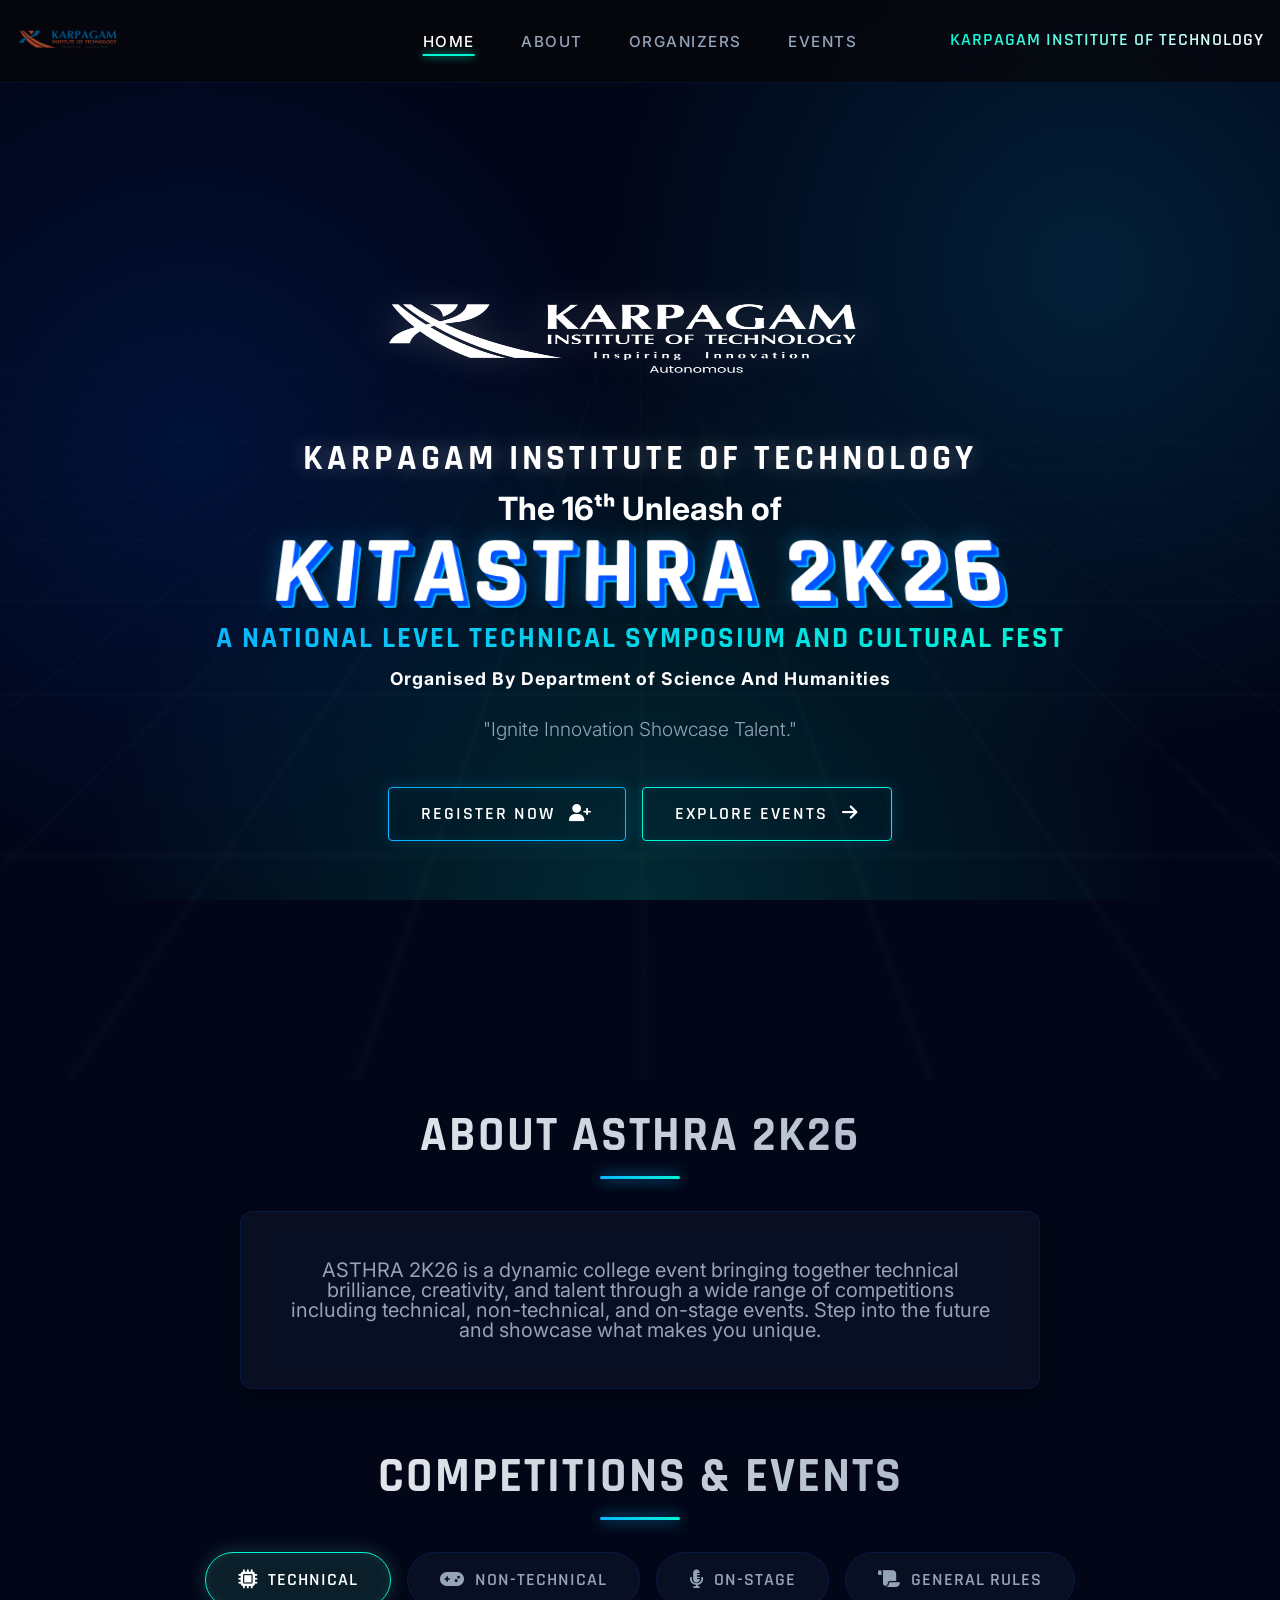
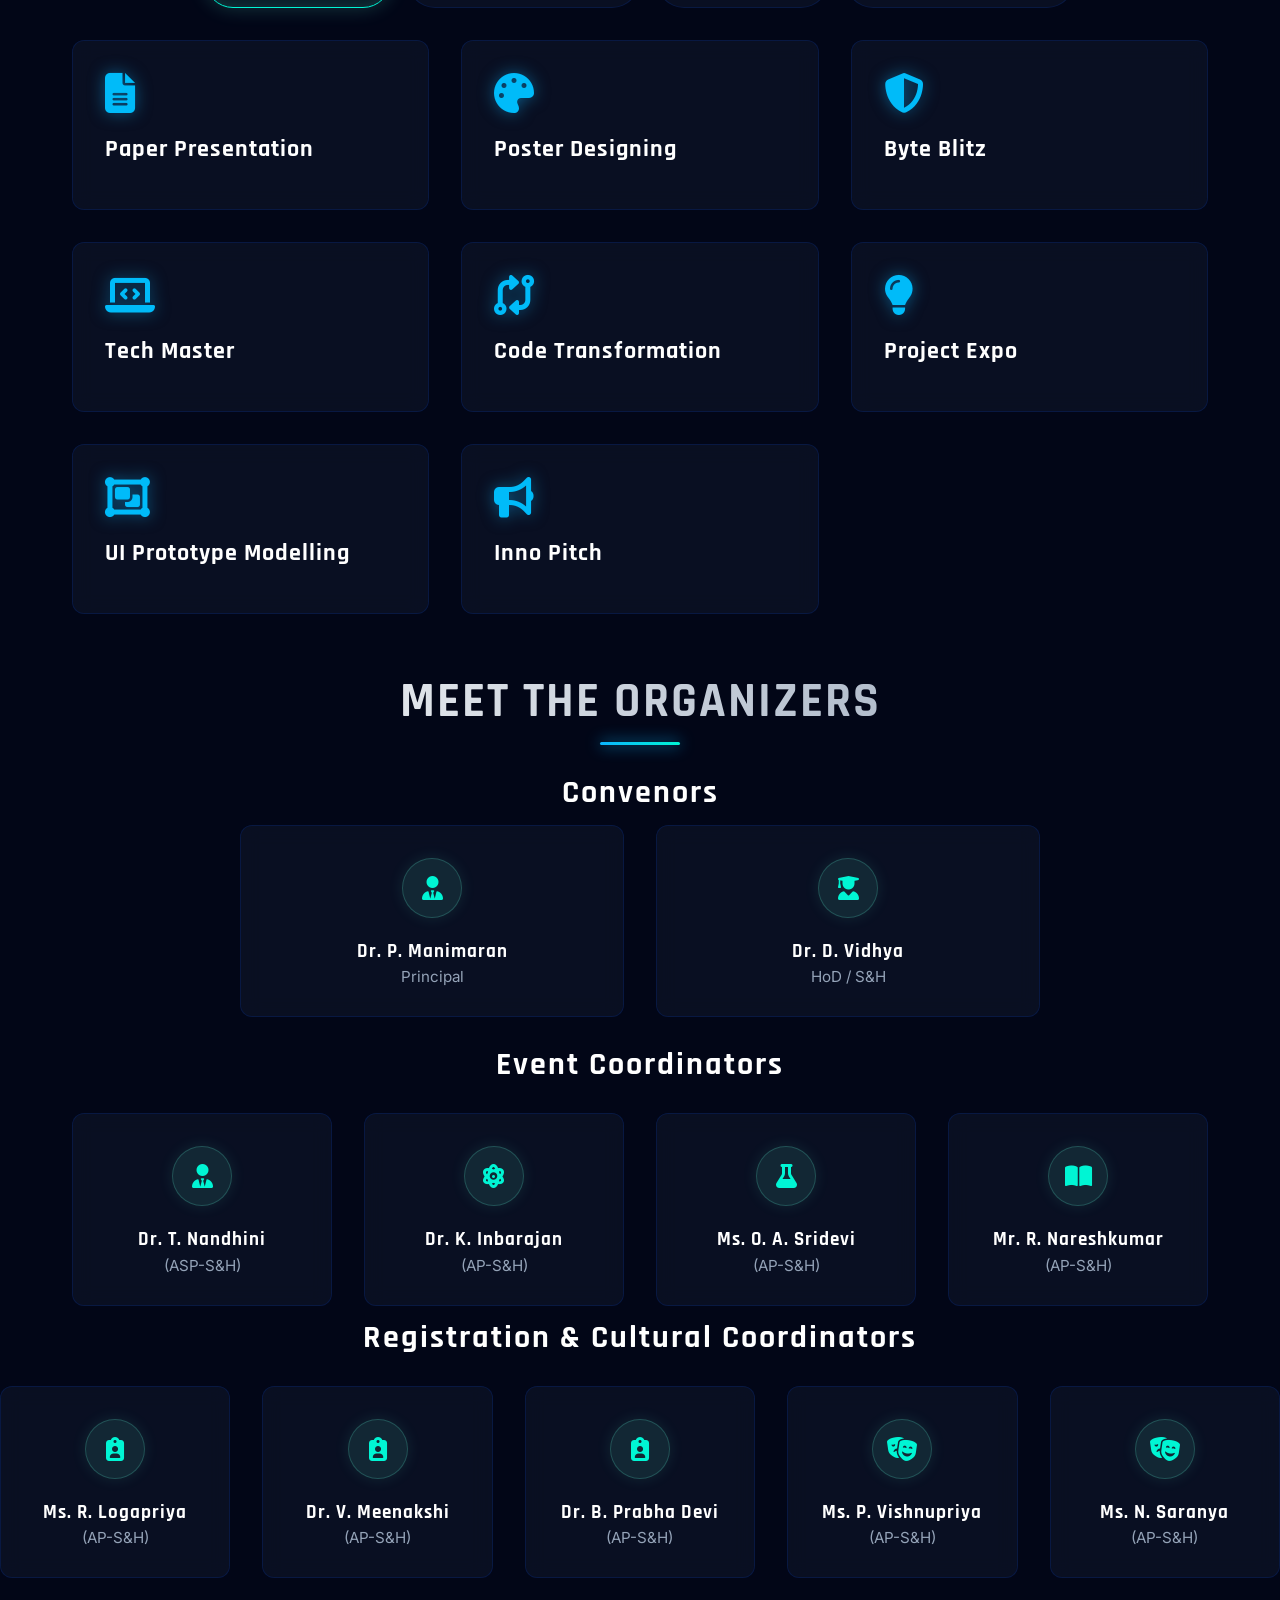
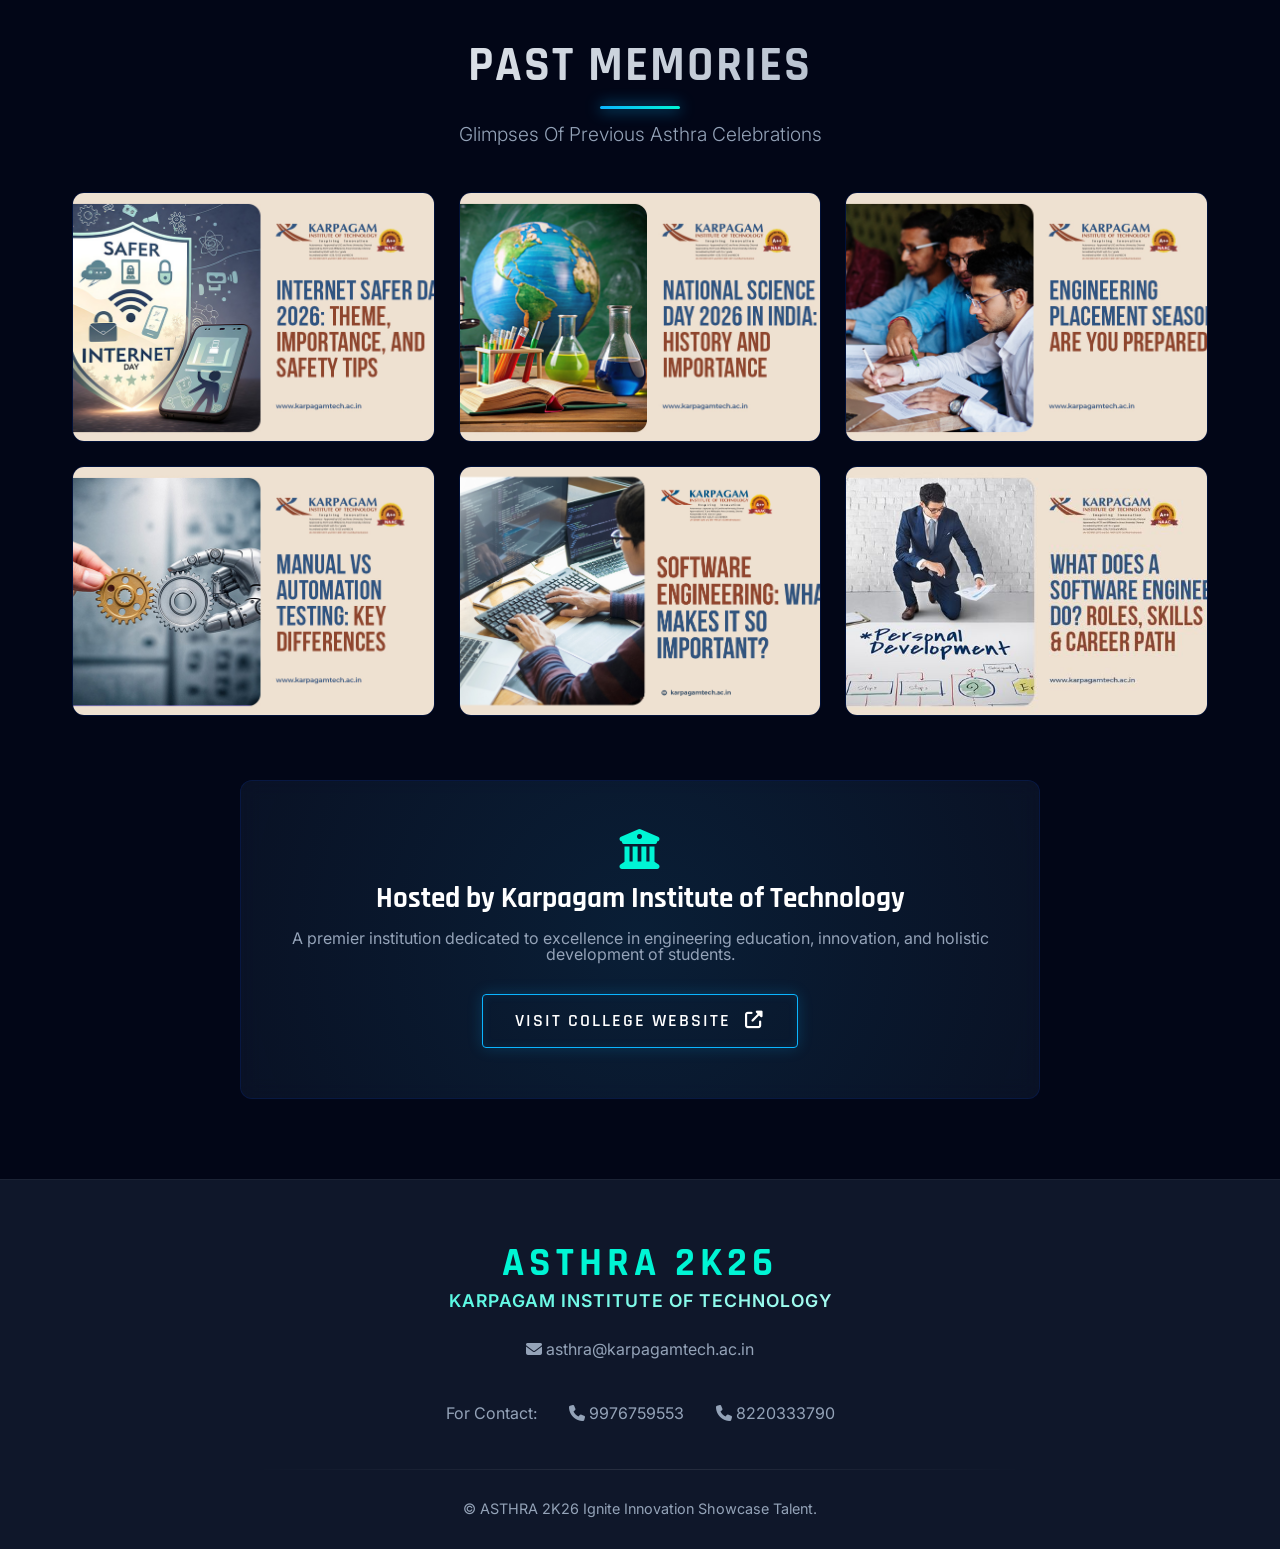
==== index.html @ 437aabc4 "Update index.html" ====
<!DOCTYPE html>
<html lang="en">

<head>
    <meta charset="UTF-8">
    <meta name="viewport" content="width=device-width, initial-scale=1.0">
    <title>KITASTHRA 2K26 | Karpagam Institute of Technology</title>
    <meta name="description"
        content="ASTHRA 2K26 is a dynamic college event at Karpagam Institute of Technology bringing together technical brilliance, creativity, and talent.">
    <meta name="keywords" content="asthra, asthra 2k26, Karpagam Institute of Technology events, technical symposium, cultural fest, KIT Coimbatore, college events">
    <link rel="canonical" href="https://kitasthra.in/" />
    <!-- Open Graph for Social Media and Search Engines -->
    <meta property="og:title" content="KITASTHRA 2K26 | Karpagam Institute of Technology">
    <meta property="og:description" content="A National Level Technical Symposium and Cultural Fest at Karpagam Institute of Technology. Ignite Innovation Showcase Talent.">
    <meta property="og:url" content="https://kitasthra.in/">
    <meta property="og:type" content="website">
    
    <link rel="stylesheet" href="styles.css">
    <link
        href="https://fonts.googleapis.com/css2?family=Inter:wght@300;400;500;600&family=Rajdhani:wght@500;600;700&display=swap"
        rel="stylesheet">
    <link rel="stylesheet" href="https://cdnjs.cloudflare.com/ajax/libs/font-awesome/6.4.0/css/all.min.css">
</head>

<body>
    <!-- Navigation -->
    <nav class="navbar">
        <div class="nav-container">
            <a href="#home" class="logo">
                <img src="images/kit-logo.png" alt="KIT Logo"
                    style="height: 50px; vertical-align: middle; margin-right: 10px;">
            </a>
            <ul class="nav-links">
                <li><a href="#home">Home</a></li>
                <li><a href="#about">About</a></li>
                <li><a href="#organizers">Organizers</a></li>
                <li><a href="#events">Events</a></li>
            </ul>
            <div class="college-brand">
                <span class="college-name">Karpagam Institute Of Technology</span>
            </div>
            <div class="hamburger">
                <i class="fas fa-bars"></i>
            </div>
        </div>
    </nav>

    <!-- Hero Section -->
    <header id="home" class="hero section-padding">
        <div class="circuit-grid"></div>
        <div class="hero-content">
            <div class="hero-kit-branding">
                <img src="images/kit-logo.png" alt="KIT Logo" class="hero-kit-logo"
                    style="vertical-align: middle;">
                <h4 class="hero-college-name">Karpagam Institute Of Technology</h4>
            </div>
            <h1 class="substitle">The 16ᵗʰ Unleash of </h1>
            <h1 class="glitch-text" data-text="KITASTHRA 2K26">ASTHRA 2K26</h1>
            <h2 class="subtitle">A NATIONAL LEVEL TECHNICAL SYMPOSIUM AND CULTURAL FEST</h2>
            <h3 class="subtitles">Organised By Department of Science And Humanities</h3>
            <p class="tagline">"Ignite Innovation Showcase Talent."</p>
            <div style="display: flex; gap: 1rem; justify-content: center; flex-wrap: wrap;">
                <a href="https://forms.zohopublic.in/asthrakarpag1/form/ASTHRA2K26/formperma/FuPnGWZmiCzXFqwLLsJt1KQz-0JhcYwPqV9n-Fkkoc0" target="_blank" rel="noopener noreferrer" class="neon-btn">Register Now <i class="fas fa-user-plus"></i></a>
                <a href="#events" class="neon-btn" style="background: transparent; border: 1px solid var(--primary-cyan);">Explore Events <i class="fas fa-arrow-right"></i></a>
            </div>
        </div>
    </header>

    <!-- About Section -->
    <section id="about" class="about section-padding">
        <div class="container">
            <div class="section-header">
                <h2 class="title">About ASTHRA 2K26</h2>
                <div class="glowing-line"></div>
            </div>
            <p class="about-desc">
                ASTHRA 2K26 is a dynamic college event bringing together technical brilliance, creativity, and talent
                through a wide range of competitions including technical, non-technical, and on-stage events. Step into
                the future and showcase what makes you unique.
            </p>
        </div>
    </section>

    <!-- Events Section -->
    <section id="events" class="events section-padding">
        <div class="container">
            <div class="section-header">
                <h2 class="title">Competitions & Events</h2>
                <div class="glowing-line"></div>
            </div>

            <div class="tab-container">
                <div class="tab-buttons">
                    <button class="tab-btn active" data-tab="technical"><i class="fas fa-microchip"></i>
                        Technical</button>
                    <button class="tab-btn" data-tab="non-technical"><i class="fas fa-gamepad"></i>
                        Non-Technical</button>
                    <button class="tab-btn" data-tab="on-stage"><i class="fas fa-microphone-alt"></i> On-Stage</button>
                    <button class="tab-btn" data-tab="rules"><i class="fas fa-scroll"></i> General Rules</button>
                </div>

                <div class="tab-content">
                    <!-- Technical Events -->
                    <div id="technical" class="tab-pane active">
                        <div class="events-grid">
                            <div class="event-card">
                                <i class="fas fa-file-alt event-icon"></i>
                                <h3>Paper Presentation</h3>
                            </div>
                            <div class="event-card">
                                <i class="fas fa-palette event-icon"></i>
                                <h3>Poster Designing</h3>
                            </div>
                            <div class="event-card">
                                <i class="fas fa-shield-halved event-icon"></i>
                                <h3>Byte Blitz</h3>
                            </div>
                            <div class="event-card">
                                <i class="fas fa-laptop-code event-icon"></i>
                                <h3>Tech Master</h3>
                            </div>
                            <div class="event-card">
                                <i class="fas fa-code-compare event-icon"></i>
                                <h3>Code Transformation</h3>
                            </div>
                            <div class="event-card">
                                <i class="fas fa-lightbulb event-icon"></i>
                                <h3>Project Expo</h3>
                            </div>
                            <div class="event-card">
                                <i class="fas fa-object-group event-icon"></i>
                                <h3>UI Prototype Modelling</h3>
                            </div>
                            <div class="event-card">
                                <i class="fas fa-bullhorn event-icon"></i>
                                <h3>Inno Pitch</h3>
                            </div>
                        </div>
                    </div>

                    <!-- Non-Technical Events -->
                    <div id="non-technical" class="tab-pane">
                        <div class="events-grid">
                            <div class="event-card">
                                <i class="fas fa-video event-icon"></i>
                                <h3>Glitch Groove</h3>
                            </div>
                            <div class="event-card">
                                <i class="fas fa-film event-icon"></i>
                                <h3>Micro Films</h3>
                            </div>
                            <div class="event-card">
                                <i class="fas fa-face-laugh-squint event-icon"></i>
                                <h3>Meme Matrix</h3>
                            </div>
                            <div class="event-card">
                                <i class="fas fa-pen-nib event-icon"></i>
                                <h3>Logo Maestro</h3>
                            </div>
                            <div class="event-card">
                                <i class="fas fa-camera event-icon"></i>
                                <h3>Eco Snap</h3>
                            </div>
                            <div class="event-card">
                                <i class="fas fa-masks-theater event-icon"></i>
                                <h3>Tech Charades</h3>
                            </div>
                            <div class="event-card">
                                <i class="fas fa-brush event-icon"></i>
                                <h3>Artistry</h3>
                            </div>
                            <div class="event-card">
                                <i class="fas fa-bolt event-icon"></i>
                                <h3>Digital Dynamo</h3>
                            </div>
                            <div class="event-card">
                                <i class="fas fa-map-location-dot event-icon"></i>
                                <h3>Treasure Hunt</h3>
                            </div>
                        </div>
                    </div>

                    <!-- On-Stage Events -->
                    <div id="on-stage" class="tab-pane">
                        <div class="events-grid">
                            <div class="event-card">
                                <i class="fas fa-users-viewfinder event-icon"></i>
                                <h3>Group Dance</h3>
                            </div>
                            <div class="event-card">
                                <i class="fas fa-music event-icon"></i>
                                <h3>Singing</h3>
                            </div>
                            <div class="event-card">
                                <i class="fas fa-guitar event-icon"></i>
                                <h3>Instrumentation</h3>
                            </div>
                            <div class="event-card">
                                <i class="fas fa-shoe-prints event-icon"></i>
                                <h3>Fashion Runway</h3>
                            </div>
                            <div class="event-card">
                                <i class="fas fa-star event-icon"></i>
                                <h3>Talentia</h3>
                            </div>
                        </div>
                    </div>

                    <!-- Rules -->
                    <div id="rules" class="tab-pane">
                        <div class="rules-container">
                            <ul class="rules-list">
                                <li><i class="fas fa-ban text-red"></i> Strict adherence to professional standards is
                                    mandatory; inappropriate behavior or content will result in immediate
                                    disqualification.</li>
                                <li><i class="fas fa-gavel text-cyan"></i> The decisions rendered by the judging panel
                                    are final, conclusive, and non-negotiable across all categories.</li>
                                <li><i class="fas fa-stopwatch text-purple"></i> Participants are required to strictly
                                    observe all designated time slots and performance limits.</li>
                                <li><i class="fas fa-toolbox text-blue"></i> Contestants must provide their own
                                    essential materials, including laptops, instruments, or specialized props.</li>
                                <li><i class="fas fa-id-card text-green"></i> A valid institutional ID card must be
                                    presented for verification throughout the duration of the event.</li>
                            </ul>
                        </div>
                    </div>
                </div>
            </div>
        </div>
    </section>

    <!-- Organizers Section -->
    <section id="organizers" class="organizers section-padding">
        <div class="container">
            <div class="section-header">
                <h2 class="title">Meet The Organizers</h2>
                <div class="glowing-line"></div>
            </div>

            <h3 class="role-title">Convenors</h3>
            <div class="cards-grid convenors-grid">
                <div class="neon-card">
                    <div class="icon-wrap"><i class="fas fa-user-tie"></i></div>
                    <h4>Dr. P. Manimaran</h4>
                    <p>Principal</p>
                </div>
                <div class="neon-card">
                    <div class="icon-wrap"><i class="fas fa-user-graduate"></i></div>
                    <h4>Dr. D. Vidhya</h4>
                    <p>HoD / S&H</p>
                </div>
            </div>

            <h3 class="role-title">Event Coordinators</h3>
            <div class="cards-grid row-4">
                <div class="neon-card">
                    <div class="icon-wrap"><i class="fas fa-user-tie"></i></div>
                    <h4>Dr. T. Nandhini</h4>
                    <p>(ASP-S&H)</p>

                </div>
                <div class="neon-card">
                    <div class="icon-wrap"><i class="fas fa-atom"></i></div>
                    <h4>Dr. K. Inbarajan</h4>
                    <p>(AP-S&H)</p>

                </div>
                <div class="neon-card">
                    <div class="icon-wrap"><i class="fas fa-flask"></i></div>
                    <h4>Ms. O. A. Sridevi</h4>
                    <p>(AP-S&H)</p>
                </div>
                <div class="neon-card">
                    <div class="icon-wrap"><i class="fas fa-book-open"></i></div>
                    <h4>Mr. R. Nareshkumar</h4>
                    <p>(AP-S&H)</p>
                </div>
            </div>
        </div>

        <h3 class="role-title" style="margin-top: 1rem;">Registration & Cultural Coordinators</h3>
        <div class="cards-grid row-5">
           
            <div class="neon-card">
                <div class="icon-wrap"><i class="fas fa-clipboard-user"></i></div>
                <h4>Ms. R. Logapriya</h4>
                <p>(AP-S&H)</p>
            </div>
            <div class="neon-card">
                <div class="icon-wrap"><i class="fas fa-clipboard-user"></i></div>
                <h4>Dr. V. Meenakshi</h4>
                <p>(AP-S&H)</p>
            </div>
             <div class="neon-card">
                <div class="icon-wrap"><i class="fas fa-clipboard-user"></i></div>
                <h4>Dr. B. Prabha Devi</h4>
                <p>(AP-S&H)</p>
            </div>
            <div class="neon-card">
                <div class="icon-wrap"><i class="fas fa-masks-theater"></i></div>
                <h4>Ms. P. Vishnupriya</h4>
                <p>(AP-S&H)</p>
            </div>
            <div class="neon-card">
                <div class="icon-wrap"><i class="fas fa-masks-theater"></i></div>
                <h4>Ms. N. Saranya</h4>
                <p>(AP-S&H)</p>
            </div>
        </div>
        </div>
    </section>

    <!-- Photo Gallery & College Info Section -->
    <section id="gallery" class="gallery section-padding">
        <div class="container">
            <div class="section-header">
                <h2 class="title">Past Memories</h2>
                <div class="glowing-line"></div>
                <p class="tagline" style="margin-top: 1.0rem;">Glimpses Of Previous Asthra Celebrations</p>
            </div>

            <div class="gallery-grid">
                <div class="gallery-item">
                    <img src="images/Internet-Safer-Day-2026.jpg" alt="Internet Safer Day 2026">
                    <div class="gallery-overlay"><span>Internet Safer Day 2026</span></div>
                </div>
                <div class="gallery-item">
                    <img src="images/National-Science-Day-2026-in-India.jpg" alt="National Science Day">
                    <div class="gallery-overlay"><span>National Science Day</span></div>
                </div>
                <div class="gallery-item">
                    <img src="images/Campus-Placements-Preparation-for-Engineering-Students-KIT-AI-Blog.jpg"
                        alt="Campus Placements">
                    <div class="gallery-overlay"><span>Campus Placements</span></div>
                </div>
                <div class="gallery-item">
                    <img src="images/Manual-vs-Automation-Testing.jpg" alt="Testing Workshop">
                    <div class="gallery-overlay"><span>Testing Workshop</span></div>
                </div>
                <div class="gallery-item">
                    <img src="images/Characteristics-of-Software-Engineering_-Nature-Features-Importance-1.jpg"
                        alt="Software Engineering Session">
                    <div class="gallery-overlay"><span>Tech Seminar</span></div>
                </div>
                <div class="gallery-item">
                    <img src="images/What-Does-a-Software-Engineer-Do-thegem-blog-masonry.jpg"
                        alt="Software Engineer Event">
                    <div class="gallery-overlay"><span>Career Guidance</span></div>
                </div>
            </div>

            <div class="college-info-box">
                <i class="fas fa-university text-cyan" style="font-size: 2.5rem; margin-bottom: 1rem;"></i>
                <h3 style="font-family: var(--font-heading); font-size: 1.8rem; margin-bottom: 1rem;">Hosted by Karpagam
                    Institute of Technology</h3>
                <p style="color: var(--text-muted); margin-bottom: 2rem;">A premier institution dedicated to excellence
                    in engineering education, innovation, and holistic development of students.</p>
                <a href="https://karpagamtech.ac.in/" target="_blank" rel="noopener noreferrer" class="neon-btn">Visit
                    College Website <i class="fas fa-external-link-alt"></i></a>
            </div>
        </div>
    </section>

    <!-- Footer Section -->
    <footer class="footer">
        <div class="footer-content">
            <h2 class="footer-title">ASTHRA 2K26</h2>
            <p class="college-name">Karpagam Institute of Technology</p>
            <div class="contact-placeholder">
                <a href="#"><i class="fas fa-envelope"></i> asthra@karpagamtech.ac.in</a>

            </div>
            <div class="contact-placeholder">
                <a href="#">For Contact:</a>
                <a href="#"><i class="fas fa-phone"></i> 9976759553</a>
                <a href="#"><i class="fas fa-phone"></i> 8220333790</a>
            </div>
            <div class="footer-line"></div>
            <p class="copyright">&copy; ASTHRA 2K26 Ignite Innovation Showcase Talent.</p>
        </div>
    </footer>

    <script src="script.js"></script>
</body>

</html>
---- styles.css ----
:root {
    --bg-dark: #020617;
    --bg-card: rgba(15, 23, 42, 0.6);
    --primary-cyan: #00f5d4;
    --primary-deep-blue: #0055ff;
    --primary-blue: #00bbf9;
    --primary-neon-blue: #0bb5ff;
    --text-main: #ffffff;
    --text-muted: #94a3b8;
    --glass-border: rgba(0, 85, 255, 0.15);
    --font-heading: 'Rajdhani', sans-serif;
    --font-body: 'Inter', sans-serif;
    --transition: all 0.3s ease;
}

* {
    margin: 0;
    padding: 0;
    box-sizing: border-box;
}

html {
    scroll-behavior: smooth;
    scroll-padding-top: 50px;
    /* Accounts for fixed navbar */
}

body {
    background-color: var(--bg-dark);
    color: var(--text-main);
    font-family: var(--font-body);
    overflow-x: hidden;
    line-height: 1.0;
}

body::before {
    content: '';
    position: fixed;
    top: 0;
    left: 0;
    width: 100vw;
    height: 100vh;
    background:
        radial-gradient(circle at 15% 50%, rgba(0, 85, 255, 0.15), transparent 40%),
        radial-gradient(circle at 85% 30%, rgba(11, 181, 255, 0.15), transparent 40%),
        radial-gradient(circle at 50% 100%, rgba(0, 245, 212, 0.15), transparent 50%);
    z-index: -1;
    pointer-events: none;
}

/* Utilities */
.container {
    max-width: 1200px;
    margin: 0 auto;
    padding: 0 2rem;
}

.section-padding {
    padding: 2rem 0;
}

.section-header {
    text-align: center;
    margin-bottom: 2rem;
}

.title {
    font-family: var(--font-heading);
    font-size: 3rem;
    font-weight: 700;
    letter-spacing: 2px;
    text-transform: uppercase;
    margin-bottom: 1rem;
    background: linear-gradient(to right, var(--text-main), var(--text-muted));
    -webkit-background-clip: text;
    background-clip: text;
    -webkit-text-fill-color: transparent;
}

.glowing-line {
    height: 3px;
    width: 80px;
    background: linear-gradient(90deg, var(--primary-neon-blue), var(--primary-cyan));
    margin: 0 auto;
    border-radius: 2px;
    box-shadow: 0 0 15px var(--primary-neon-blue);
}

/* Navbar */
.navbar {
    position: fixed;
    top: 0;
    width: 100%;
    padding: 1.0rem 0;
    background: rgba(7, 7, 11, 0.8);
    backdrop-filter: blur(12px);
    border-bottom: 1px solid var(--glass-border);
    z-index: 1000;
    transition: var(--transition);
}

.nav-container {
    max-width: 1400px;
    /* Increased to allow more room for college name */
    margin: 0 auto;
    padding: 0 1rem;
    display: flex;
    justify-content: space-between;
    align-items: center;
}

.logo img {
    height: 50px;
    width: auto;
    object-fit: contain;
}

.college-brand {
    font-family: var(--font-heading);
    color: var(--text-main);
    text-align: right;
}

.college-name {
    font-size: 1.1rem;
    font-weight: 600;
    letter-spacing: 1.5px;
    text-transform: uppercase;
    background: linear-gradient(90deg, var(--primary-cyan), #fff);
    -webkit-background-clip: text;
    background-clip: text;
    -webkit-text-fill-color: transparent;
}

.nav-links {
    display: flex;
    gap: 2.9rem;
    list-style: none;
    position: absolute;
    left: 50%;
    transform: translateX(-50%);
}

.nav-links a {
    color: var(--text-muted);
    text-decoration: none;
    font-weight: 500;
    font-size: 0.95rem;
    text-transform: uppercase;
    letter-spacing: 1.5px;
    transition: var(--transition);
    position: relative;
}

.nav-links a::after {
    content: '';
    position: absolute;
    bottom: -5px;
    left: 0;
    width: 0;
    height: 2px;
    background: var(--primary-cyan);
    transition: var(--transition);
    box-shadow: 0 0 8px var(--primary-cyan);
}

.nav-links a:hover,
.nav-links a.active {
    color: var(--text-main);
}

.nav-links a:hover::after,
.nav-links a.active::after {
    width: 100%;
}

.hamburger {
    display: none;
    cursor: pointer;
    font-size: 1.5rem;
    color: var(--text-main);
}

/* Hero Section */
.hero {
    min-height: 120vh;
    height: auto;
    display: flex;
    align-items: center;
    justify-content: center;
    position: relative;
    overflow: hidden;
    padding-top: 100px; /* Reduced to bring logo higher */
    padding-bottom: 50px;
}

.circuit-grid {
    position: absolute;
    top: 0;
    left: 0;
    width: 100%;
    height: 100%;
    background-image:
        linear-gradient(rgba(255, 255, 255, 0.03) 1px, transparent 1px),
        linear-gradient(90deg, rgba(255, 255, 255, 0.03) 1px, transparent 1px);
    background-size: 40px 40px;
    z-index: 0;
    transform: perspective(500px) rotateX(60deg) scale(2.5) translateY(-100px);
    opacity: 0.4;
}

.hero-content {
    text-align: center;
    position: relative;
    z-index: 8;
}

.hero-kit-branding {
    margin-top: -2rem; /* Removed top margin to lift the white logo */
    margin-bottom: 1rem;
    display: flex;
    flex-direction: column;
    align-items: center;
    gap: 1.5rem;
}

.hero-kit-logo {
    height: 160px; /* Slightly reduced height to fit better but kept broad */
    width: auto;
    filter: brightness(0) invert(1) drop-shadow(0 0 15px rgba(255, 255, 255, 0.2));
    transform: scaleX(1.5); /* Made it even wider as requested */
}

.hero-college-name {
    font-family: var(--font-heading);
    font-size: 2.2rem;
    font-weight: 800;
    letter-spacing: 4px;
    text-transform: uppercase;
    color: var(--text-main);
    opacity: 1;
    text-shadow: 0 0 20px rgba(255, 255, 255, 0.3);
    width: 100%;
}

.glitch-text {
    font-family: var(--font-heading);
    font-size: 6rem;
    font-weight: 700;
    letter-spacing: 6px;
    margin-bottom: 0.3rem;
    text-transform: uppercase;
    position: relative;
    color: var(--text-main);
    text-shadow: 
        1px 1px 0 var(--primary-deep-blue),
        2px 2px 0 var(--primary-deep-blue),
        3px 3px 0 var(--primary-deep-blue),
        4px 4px 0 var(--primary-deep-blue),
        5px 5px 0 var(--primary-deep-blue),
        6px 6px 0 var(--primary-neon-blue),
        7px 7px 0 var(--primary-neon-blue),
        8px 8px 15px rgba(0, 0, 0, 0.8),
        0 0 20px rgba(11, 181, 255, 0.4);
    transform: perspective(500px) rotateX(10deg);
    display: inline-block;
}

.animate-letter {
    display: inline-block;
    opacity: 0;
    filter: blur(10px);
    transform: translateY(-40px) scale(1.2);
    animation: arrangeLetter 0.7s cubic-bezier(0.175, 0.885, 0.32, 1.275) forwards;
}

@keyframes arrangeLetter {
    0% {
        opacity: 0;
        filter: blur(10px);
        transform: translateY(-40px) scale(1.2);
    }
    100% {
        opacity: 1;
        filter: blur(0px);
        transform: translateY(0) scale(1);
    }
}

.subtitle {
    font-family: var(--font-heading);
    font-size: 1.8rem;
    background: linear-gradient(90deg, var(--primary-neon-blue), var(--primary-cyan));
    -webkit-background-clip: text;
    background-clip: text;
    -webkit-text-fill-color: transparent;
    letter-spacing: 2px;
    text-transform: uppercase;
    margin-bottom: 1.0rem;
}

.subtitles {
    font-family: var(--font-body);
    font-size: 1.1rem;
    color: var(--text-main);
    letter-spacing: 1px;
    margin-bottom: 2rem; /* Adds space before tagline */
}

.tagline {
    font-size: 1.2rem;
    color: var(--text-muted);
    margin-bottom: 3rem;
    font-weight: 300;
}

.neon-btn {
    display: inline-block;
    padding: 1rem 2.0rem;
    font-family: var(--font-heading);
    font-size: 1.1rem;
    font-weight: 600;
    color: var(--text-main);
    text-decoration: none;
    text-transform: uppercase;
    letter-spacing: 2px;
    background: transparent;
    border: 1px solid var(--primary-neon-blue);
    position: relative;
    overflow: hidden;
    transition: var(--transition);
    border-radius: 4px;
    box-shadow: 0 0 15px rgba(11, 181, 255, 0.2), inset 0 0 10px rgba(11, 181, 255, 0.1);
}

.neon-btn::before {
    content: '';
    position: absolute;
    top: 0;
    left: -100%;
    width: 100%;
    height: 100%;
    background: linear-gradient(90deg, transparent, rgba(11, 181, 255, 0.4), transparent);
    transition: var(--transition);
}

.neon-btn:hover {
    box-shadow: 0 0 30px rgba(11, 181, 255, 0.5), inset 0 0 20px rgba(11, 181, 255, 0.3);
    border-color: var(--text-main);
}

.neon-btn:hover::before {
    left: 100%;
    transition: 0.6s;
}

.neon-btn i {
    margin-left: 8px;
    transition: transform 0.3s;
}

.neon-btn:hover i {
    transform: translateX(5px);
}

/* Scroll Indicator */
.scroll-indicator {
    position: absolute;
    bottom: 1rem;
    left: 50%;
    transform: translateX(-50%);
    display: flex;
    flex-direction: column;
    align-items: center;
    gap: 10px;
    z-index: 10;
}

.mouse {
    width: 30px;
    height: 45px;
    border: 2px solid var(--primary-deep-blue);
    border-radius: 15px;
    display: flex;
    justify-content: center;
    padding-top: 8px;
    box-shadow: 0 0 10px rgba(0, 112, 243, 0.4);
}

.wheel {
    width: 4px;
    height: 8px;
    background: var(--text-main);
    border-radius: 2px;
    animation: scroll 1.5s infinite;
}

@keyframes scroll {
    0% {
        transform: translateY(0);
        opacity: 1;
    }

    100% {
        transform: translateY(15px);
        opacity: 0;
    }
}

/* About Section */
.about {
    text-align: center;
    position: relative;
}

.about-desc {
    font-size: 1.25rem;
    color: var(--text-muted);
    max-width: 800px;
    margin: 0 auto;
    background: var(--bg-card);
    padding: 3rem;
    border-radius: 12px;
    border: 1px solid var(--glass-border);
    backdrop-filter: blur(10px);
    box-shadow: 0 10px 30px rgba(0, 0, 0, 0.3);
    position: relative;
}

.about-desc strong {
    color: var(--primary-cyan);
}

/* Organizers Section */
.role-title {
    font-family: var(--font-heading);
    font-size: 2rem;
    color: var(--text-main);
    text-align: center;
    margin: 2rem 0 1.0rem;
    letter-spacing: 2px;
}

.cards-grid {
    display: grid;
    gap: 2rem;
    margin-top: 2rem;
}

.convenors-grid {
    grid-template-columns: repeat(2, 1fr);
    max-width: 800px;
    margin: 0 auto;
}

.row-4 {
    grid-template-columns: repeat(4, 1fr);
}

.row-5 {
    grid-template-columns: repeat(5, 1fr);
}

.neon-card {
    background: var(--bg-card);
    border: 1px solid var(--glass-border);
    border-radius: 12px;
    padding: 2.0rem 1.0rem;
    text-align: center;
    transition: var(--transition);
    backdrop-filter: blur(10px);
    position: relative;
    overflow: hidden;
}

.neon-card::before {
    content: '';
    position: absolute;
    top: 0;
    left: 0;
    width: 100%;
    height: 3px;
    background: linear-gradient(90deg, var(--primary-neon-blue), var(--primary-cyan));
    transform: scaleX(0);
    transform-origin: left;
    transition: transform 0.4s ease;
}

.neon-card:hover {
    transform: translateY(-5px);
    box-shadow: 0 15px 30px rgba(0, 0, 0, 0.4), 0 0 20px rgba(0, 112, 243, 0.15);
    border-color: rgba(255, 255, 255, 0.15);
}

.neon-card:hover::before {
    transform: scaleX(1);
}

.icon-wrap {
    width: 60px;
    height: 60px;
    margin: 0 auto 1.5rem;
    background: rgba(100, 255, 218, 0.1);
    border-radius: 50%;
    display: flex;
    align-items: center;
    justify-content: center;
    font-size: 1.5rem;
    color: var(--primary-cyan);
    border: 1px solid rgba(100, 255, 218, 0.2);
    box-shadow: 0 0 15px rgba(100, 255, 218, 0.1);
    transition: var(--transition);
}

.neon-card:hover .icon-wrap {
    background: rgba(0, 112, 243, 0.2);
    color: var(--text-main);
    border-color: var(--primary-deep-blue);
    box-shadow: 0 0 25px rgba(0, 112, 243, 0.4);
}

.neon-card h4 {
    font-size: 1.2rem;
    margin-bottom: 0.5rem;
    font-family: var(--font-heading);
    letter-spacing: 1px;
}

.neon-card p {
    color: var(--text-muted);
    font-size: 0.95rem;
}

/* Events Section */
.tab-buttons {
    display: flex;
    justify-content: center;
    gap: 1rem;
    flex-wrap: wrap;
    margin-bottom: 2rem;
}

.tab-btn {
    background: var(--bg-card);
    border: 1px solid var(--glass-border);
    padding: 1rem 2rem;
    border-radius: 30px;
    color: var(--text-muted);
    font-family: var(--font-heading);
    font-size: 1.1rem;
    font-weight: 600;
    text-transform: uppercase;
    letter-spacing: 1px;
    cursor: pointer;
    transition: var(--transition);
    display: flex;
    align-items: center;
    gap: 10px;
}

.tab-btn i {
    font-size: 1.2rem;
}

.tab-btn:hover {
    color: var(--text-main);
    border-color: rgba(255, 255, 255, 0.2);
}

.tab-btn.active {
    background: rgba(100, 255, 218, 0.1);
    color: var(--text-main);
    border-color: var(--primary-cyan);
    box-shadow: 0 0 20px rgba(100, 255, 218, 0.2), inset 0 0 10px rgba(100, 255, 218, 0.1);
}

.tab-pane {
    display: none;
    animation: fadeIn 0.5s ease-in-out;
}

.tab-pane.active {
    display: block;
}

@keyframes fadeIn {
    from {
        opacity: 0;
        transform: translateY(10px);
    }

    to {
        opacity: 1;
        transform: translateY(0);
    }
}

.events-grid {
    display: grid;
    grid-template-columns: repeat(auto-fill, minmax(320px, 1fr));
    gap: 2rem;
}

.event-card {
    background: var(--bg-card);
    border: 1px solid var(--glass-border);
    border-radius: 12px;
    padding: 2rem;
    transition: var(--transition);
    position: relative;
    overflow: hidden;
    backdrop-filter: blur(10px);
    cursor: pointer;
}

.event-card:hover {
    transform: translateY(-5px);
    border-color: var(--primary-blue);
    box-shadow: 0 10px 20px rgba(0, 0, 0, 0.4), 0 0 15px rgba(14, 165, 233, 0.2);
}

.event-icon {
    font-size: 2.5rem;
    color: var(--primary-blue);
    margin-bottom: 1.5rem;
    display: inline-block;
    filter: drop-shadow(0 0 8px rgba(14, 165, 233, 0.5));
}

.event-card h3 {
    font-family: var(--font-heading);
    font-size: 1.5rem;
    margin-bottom: 1rem;
    letter-spacing: 1px;
    color: var(--text-main);
}

.event-card p {
    color: var(--text-muted);
    font-size: 0.95rem;
}

.event-card ul {
    list-style: none;
    color: var(--text-muted);
    font-size: 0.95rem;
}

.event-card ul li {
    margin-bottom: 0.5rem;
    position: relative;
    padding-left: 1.5rem;
}

.event-card ul li::before {
    content: '▹';
    position: absolute;
    left: 0;
    color: var(--primary-cyan);
    font-weight: bold;
}

/* Rules Tab */
.rules-container {
    max-width: 800px;
    margin: 0 auto;
    background: var(--bg-card);
    border: 1px solid var(--glass-border);
    border-radius: 12px;
    padding: 3rem;
}

.rules-list {
    list-style: none;
}

.rules-list li {
    padding: 1rem 0;
    border-bottom: 1px solid rgba(255, 255, 255, 0.05);
    display: flex;
    align-items: center;
    gap: 1.5rem;
    font-size: 1.1rem;
    color: var(--text-muted);
}

.rules-list li:last-child {
    border-bottom: none;
}

.rules-list li i {
    font-size: 1.5rem;
    width: 30px;
    text-align: center;
}

.text-red {
    color: var(--primary-blue);
}

.text-cyan {
    color: var(--primary-cyan);
}

.text-purple {
    color: var(--primary-deep-blue);
}

.text-blue {
    color: var(--primary-blue);
}

.text-green {
    color: #00FF66;
}

/* Footer */
.footer {
    background: #0f172a;
    padding: 4rem 0 2rem;
    text-align: center;
    border-top: 1px solid rgba(255, 255, 255, 0.05);
}

.footer-title {
    font-family: var(--font-heading);
    font-size: 2.5rem;
    letter-spacing: 5px;
    color: var(--primary-cyan);
    margin-bottom: 0.5rem;
}

.college-name {
    font-size: 1.1rem;
    color: var(--text-main);
    margin-bottom: 2rem;
    letter-spacing: 1px;
}

.contact-placeholder {
    display: flex;
    justify-content: center;
    gap: 2rem;
    margin-bottom: 3rem;
}

.contact-placeholder a {
    color: var(--text-muted);
    text-decoration: none;
    transition: var(--transition);
}

.contact-placeholder a:hover {
    color: var(--primary-cyan);
}

.footer-line {
    height: 1px;
    width: 60%;
    margin: 0 auto 2rem;
    background: linear-gradient(90deg, transparent, rgba(255, 255, 255, 0.1), transparent);
}

.copyright {
    color: var(--text-muted);
    font-size: 0.9rem;
}

/* =========================================
   Photo Gallery & College Info
   ========================================= */
.gallery {
    background: var(--bg-main);
    padding-bottom: 5rem;
}

.gallery-grid {
    display: grid;
    grid-template-columns: repeat(auto-fit, minmax(300px, 1fr));
    gap: 1.5rem;
    margin-bottom: 4rem;
}

.gallery-item {
    position: relative;
    border-radius: 12px;
    overflow: hidden;
    height: 250px;
    border: 1px solid var(--glass-border);
    cursor: pointer;
}

.gallery-item img {
    width: 100%;
    height: 100%;
    object-fit: cover;
    transition: transform 0.5s ease;
}

.gallery-overlay {
    position: absolute;
    top: 0;
    left: 0;
    width: 100%;
    height: 100%;
    background: rgba(14, 165, 233, 0.7);
    /* Cyan overlay */
    display: flex;
    justify-content: center;
    align-items: center;
    opacity: 0;
    transition: opacity 0.3s ease;
    backdrop-filter: blur(2px);
}

.gallery-overlay span {
    color: var(--text-main);
    font-family: var(--font-heading);
    font-size: 1.5rem;
    font-weight: 600;
    transform: translateY(20px);
    transition: transform 0.3s ease;
    text-shadow: 0 2px 10px rgba(0, 0, 0, 0.5);
}

.gallery-item:hover img {
    transform: scale(1.1);
}

.gallery-item:hover .gallery-overlay {
    opacity: 1;
}

.gallery-item:hover .gallery-overlay span {
    transform: translateY(0);
}

.college-info-box {
    background: var(--bg-card);
    border: 1px solid var(--glass-border);
    border-radius: 12px;
    padding: 3rem;
    text-align: center;
    margin: 0 auto;
    max-width: 800px;
    position: relative;
    overflow: hidden;
    backdrop-filter: blur(10px);
}

.college-info-box::before {
    content: '';
    position: absolute;
    top: -50%;
    left: -50%;
    width: 200%;
    height: 200%;
    background: radial-gradient(circle, rgba(14, 165, 233, 0.1) 0%, transparent 60%);
    z-index: -1;
}

/* Responsive Design */
@media (max-width: 992px) {
    .convenors-grid {
        grid-template-columns: 1fr;
        max-width: 400px;
    }

    .row-4, .row-5 {
        grid-template-columns: repeat(2, 1fr);
        /* Hero adjustments for tablets */
        .hero {
            height: auto;
            min-height: 80vh;
            padding-top: 80px;
        }
        .glitch-text {
            font-size: 5rem;
        }
        .subtitle {
            font-size: 1.5rem;
        }
        .neon-btn {
            padding: 0.8rem 2rem;
            font-size: 1rem;
        }
    }
}

@media (max-width: 768px) {
    .hamburger {
        display: block;
    }

    .college-brand {
        display: none;
    }

    .nav-links {
        position: absolute;
        top: 100%;
        left: 0;
        width: 100%;
        background: rgba(7, 7, 11, 0.95);
        backdrop-filter: blur(10px);
        flex-direction: column;
        align-items: center;
        padding: 2rem 0;
        gap: 1.5rem;
        transform: translate(0, -10px);
        /* Reset translateX for mobile */
        opacity: 0;
        visibility: hidden;
        transition: var(--transition);
        border-bottom: 1px solid var(--glass-border);
    }

    .nav-links.active {
        transform: translateY(0);
        opacity: 1;
        visibility: visible;
    }

    .hero-kit-logo {
        height: 100px;
        transform: scaleX(1.2);
    }

    .hero-college-name {
        font-size: 1.4rem;
        letter-spacing: 2px;
    }

    .glitch-text {
        font-size: 3.5rem;
        letter-spacing: 3px;
    }

    .subtitle {
        font-size: 1.1rem;
        letter-spacing: 2px;
    }

    .tab-buttons {
        flex-direction: column;
        align-items: center;
    }

    .tab-btn {
        width: 100%;
        max-width: 300px;
        justify-content: center;
    }

    .row-4, .row-5 {
        grid-template-columns: 1fr;
        max-width: 400px;
        margin: 2rem auto 0;
    }

    .rules-list li {
        flex-direction: column;
        text-align: center;
        gap: 0.5rem;
    }
}

@media (max-width: 480px) {
    .container {
        padding: 0 1rem;
    }

    .section-padding {
        padding: 3rem 0;
    }

    .section-header {
        margin-bottom: 2rem;
    }

    .title {
        font-size: 1.8rem;
    }

    .hero {
        padding-top: 40px;
    }

    .hero-kit-logo {
        height: auto;
        width: 90%;
        max-width: 250px;
        transform: none;
        margin-bottom: 0.3rem;
    }

    .hero-college-name {
        font-size: 1rem;
        letter-spacing: 1px;
        line-height: 1.3;
    }

    .substitle {
        font-size: 1.2rem;
        margin-bottom: 0.5rem;
    }

    .glitch-text {
        font-size: 2.2rem;
        letter-spacing: 1px;
    }

    .subtitle {
        font-size: 0.9rem;
        letter-spacing: 1px;
        line-height: 1.3;
    }

    .subtitles {
        font-size: 0.85rem;
        line-height: 1.3;
        margin-bottom: 1rem;
    }

    .tagline {
        font-size: 0.95rem;
        margin-bottom: 2rem;
    }

    .neon-btn {
        padding: 0.8rem 1.5rem;
        font-size: 0.9rem;
    }

    .about-desc {
        padding: 1.5rem;
        font-size: 1rem;
    }

    .neon-card, .event-card, .college-info-box {
        padding: 1.5rem 1rem;
    }

    .footer {
        padding: 3rem 0 1.5rem;
    }

    .footer-title {
        font-size: 1.8rem;
    }

    .contact-placeholder {
        flex-direction: column;
        gap: 1rem;
        margin-bottom: 2rem;
    }
}
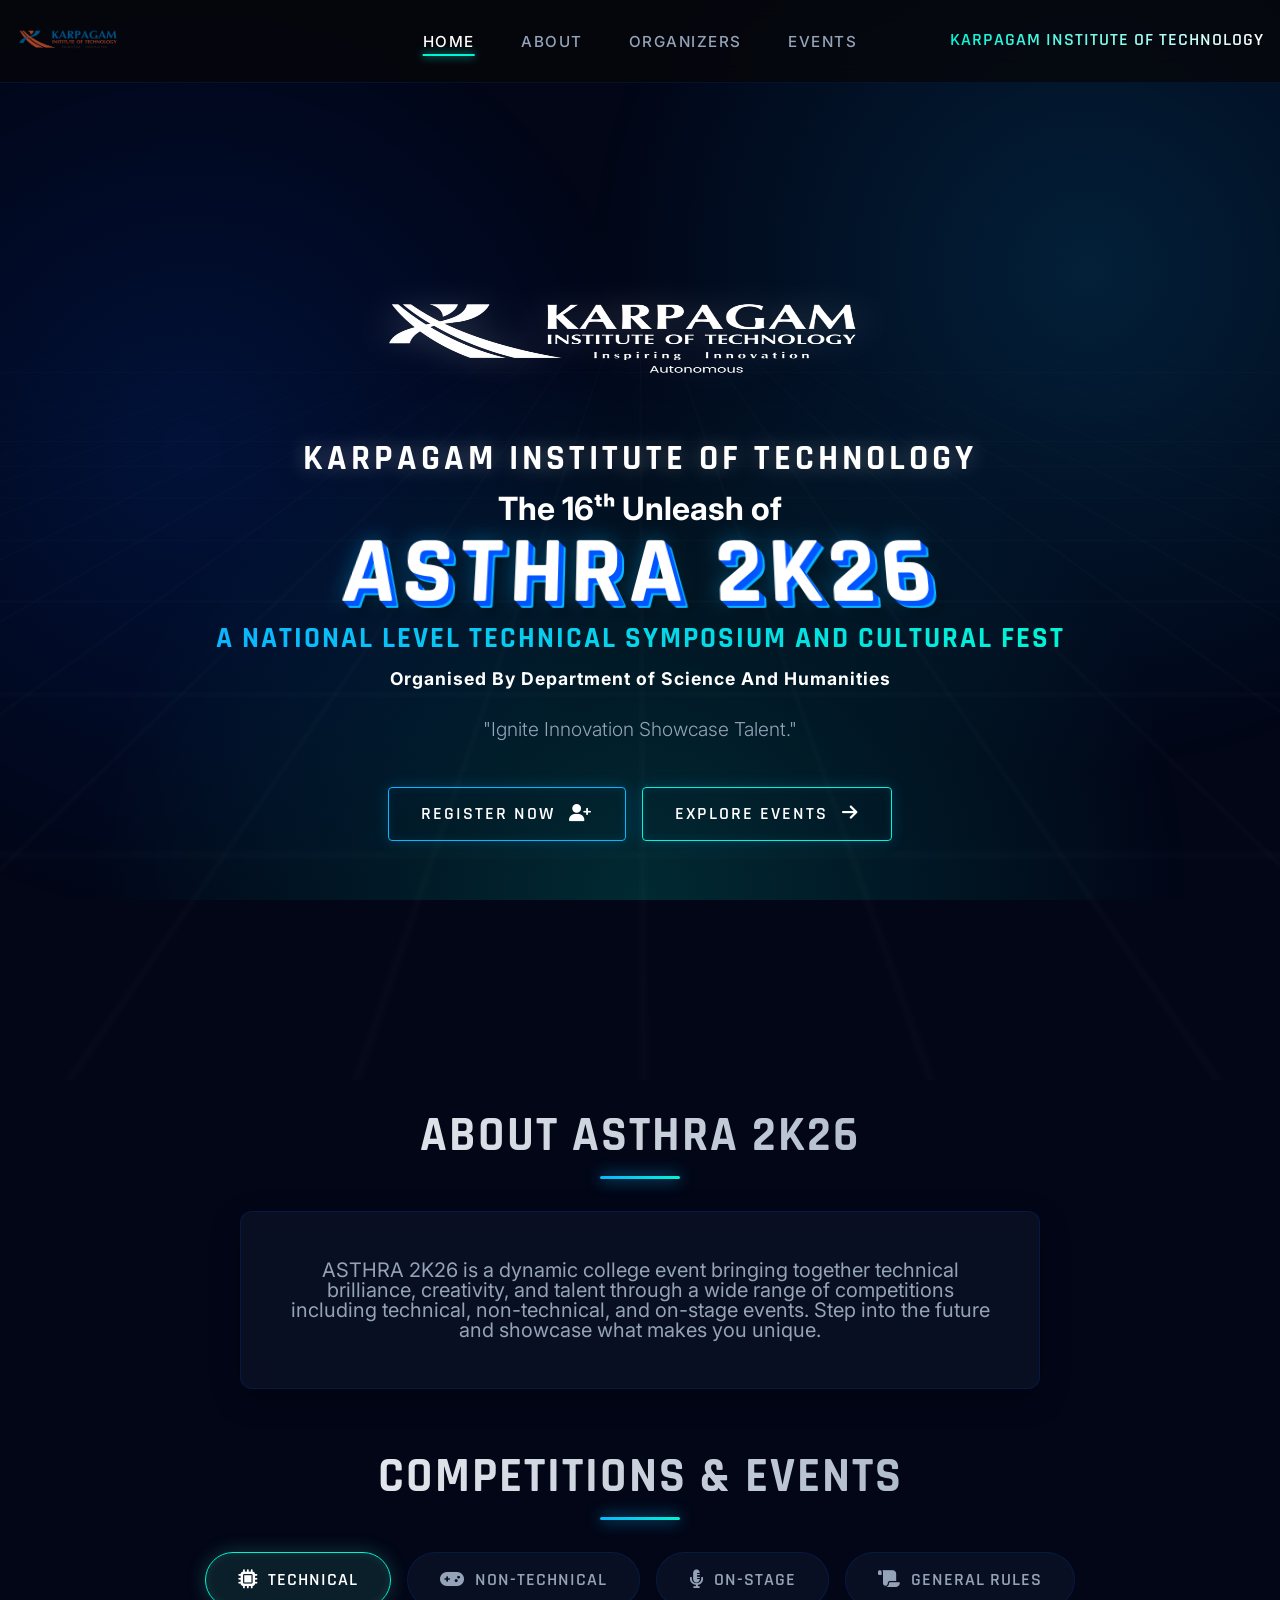
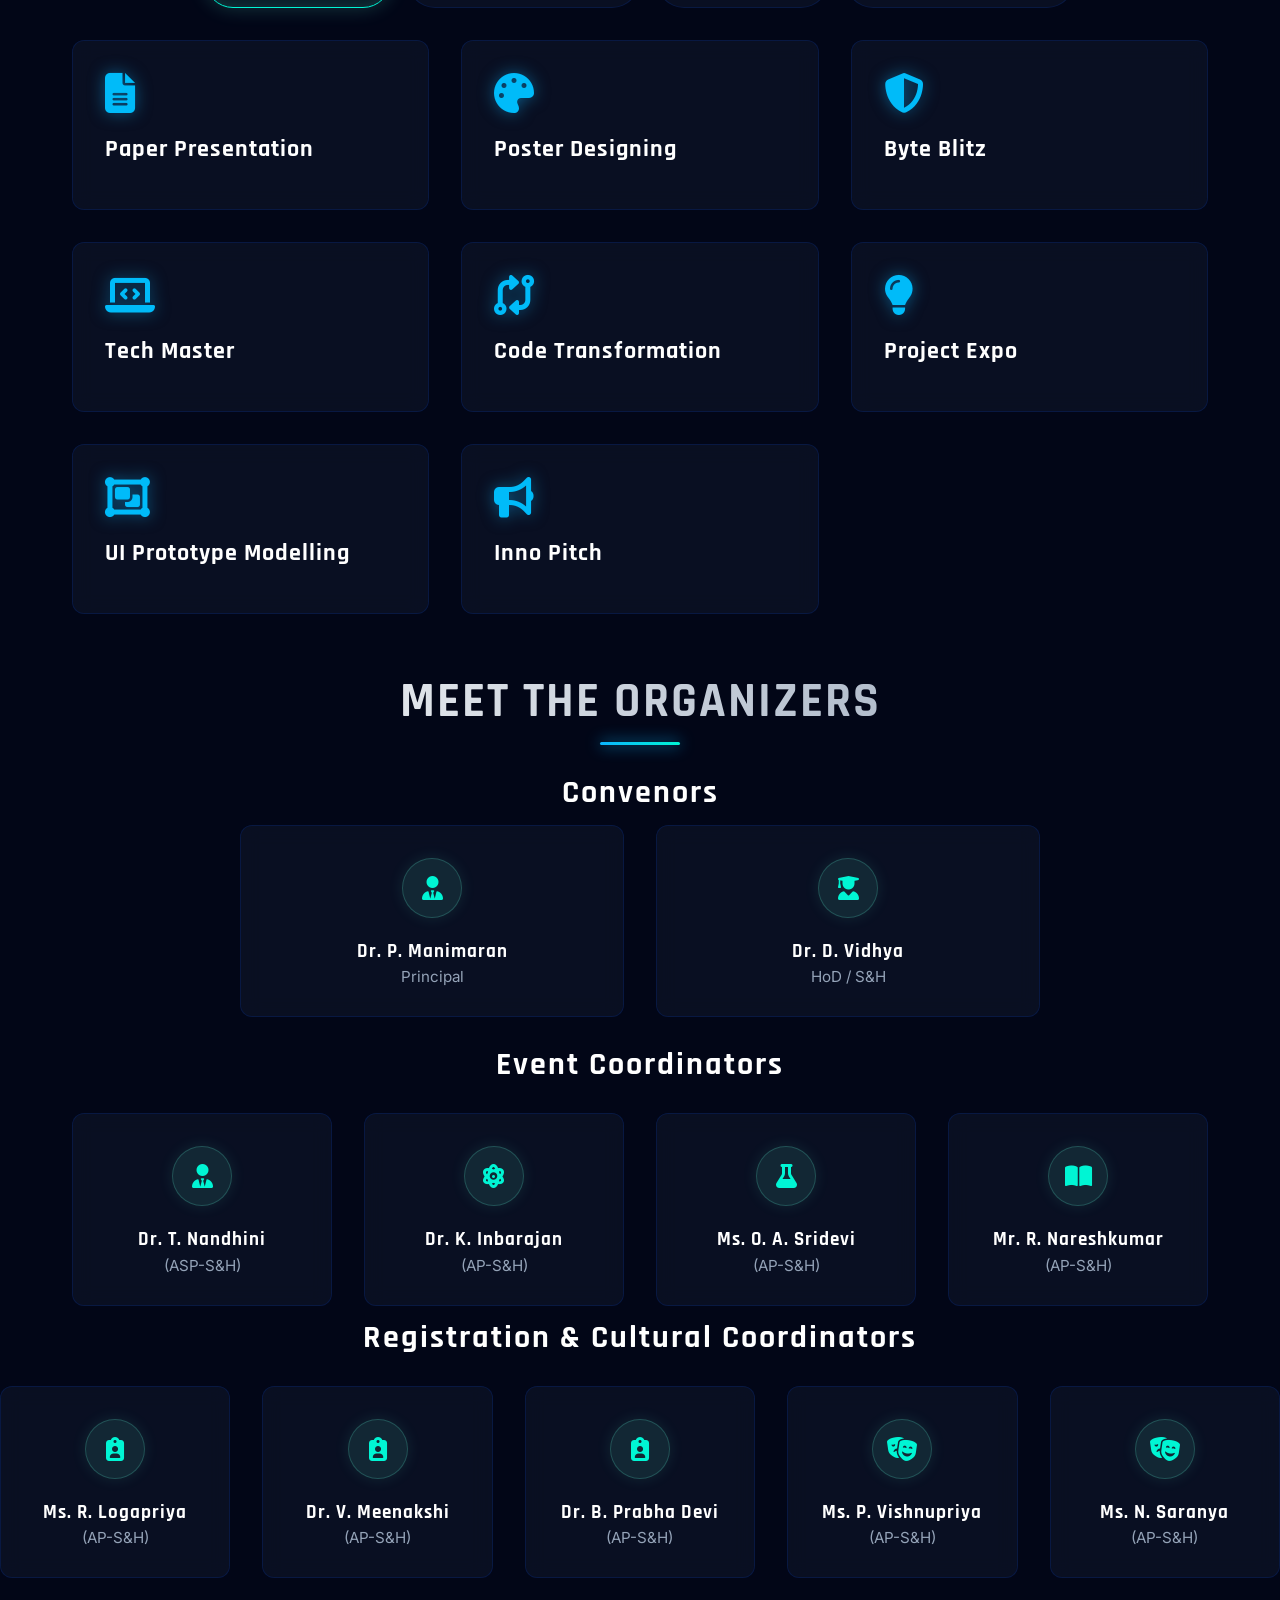
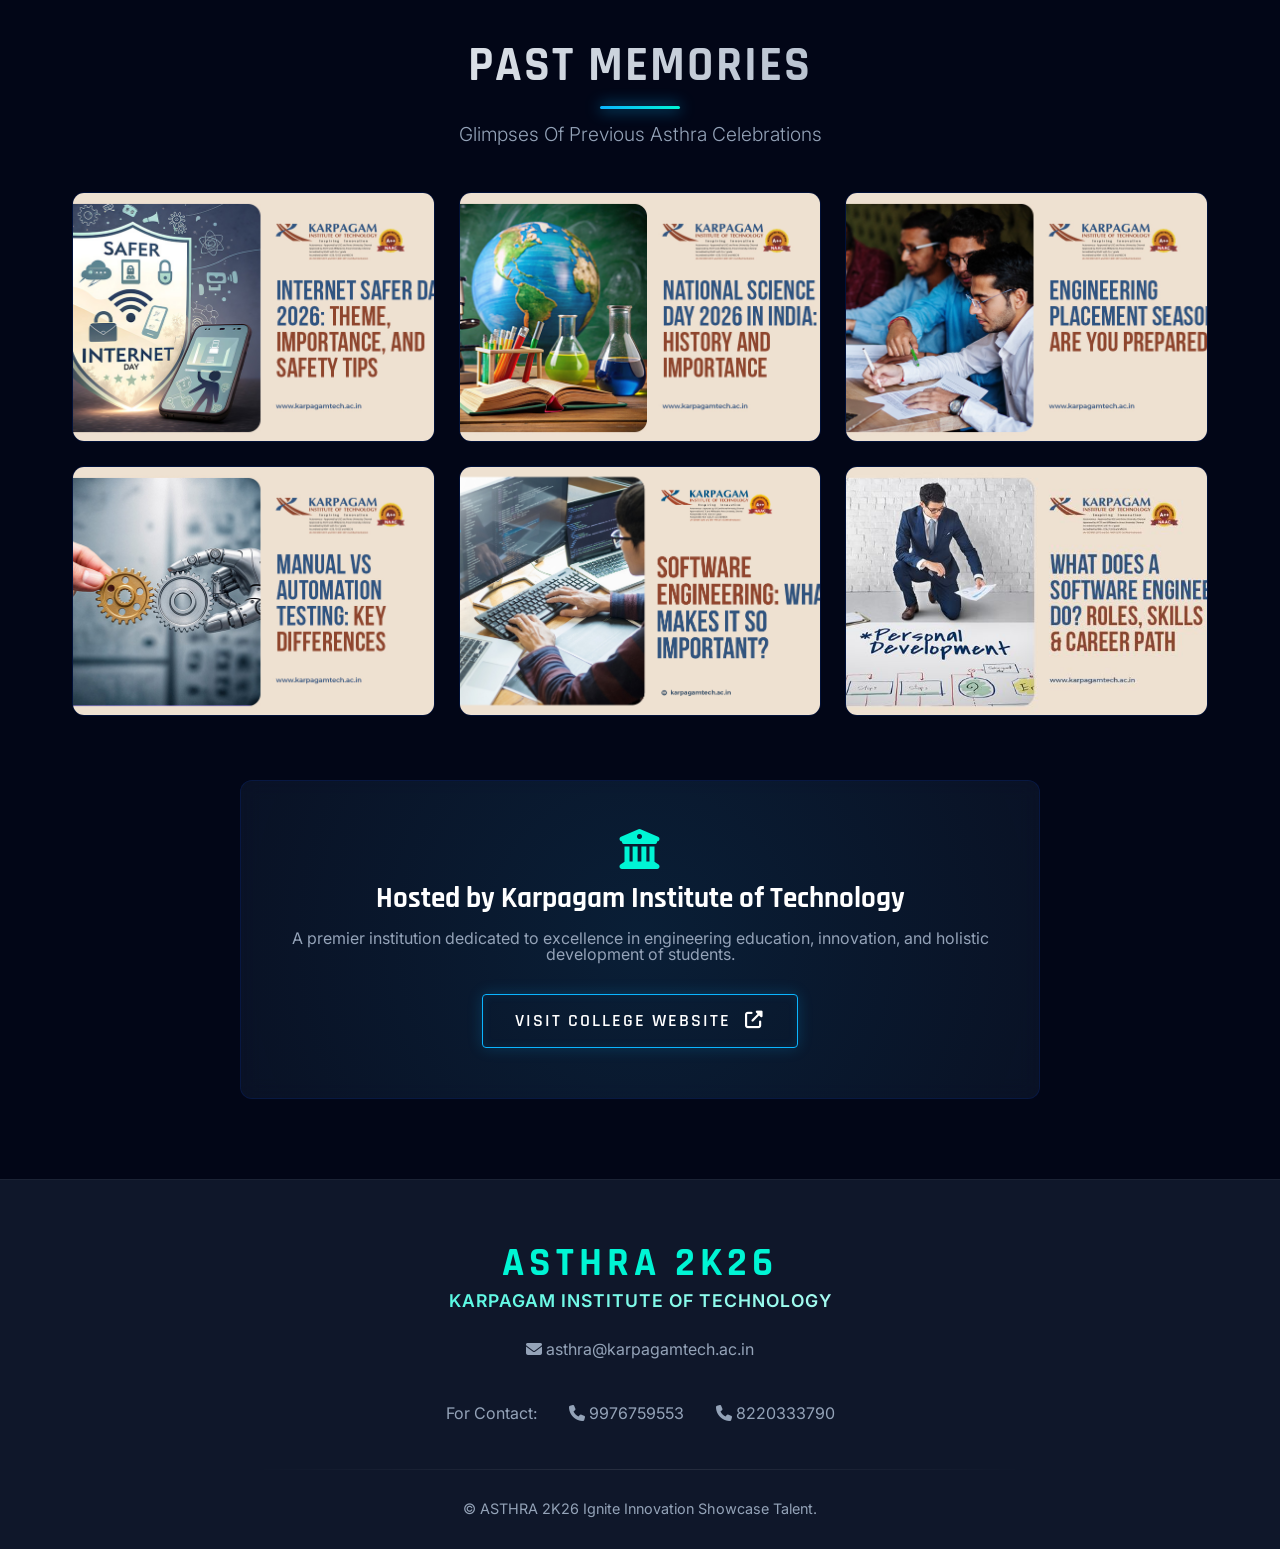
==== commit 9b9819af: "Update index.html" ====
--- a/index.html
+++ b/index.html
@@ -7,7 +7,7 @@
     <title>KITASTHRA 2K26 | Karpagam Institute of Technology</title>
     <meta name="description"
         content="ASTHRA 2K26 is a dynamic college event at Karpagam Institute of Technology bringing together technical brilliance, creativity, and talent.">
-    <meta name="keywords" content="asthra, asthra 2k26, Karpagam Institute of Technology events, technical symposium, cultural fest, KIT Coimbatore, college events">
+    <meta name="keywords" content="kitasthra, asthra 2k26, Karpagam Institute of Technology events, technical symposium, cultural fest, KIT Coimbatore, college events">
     <link rel="canonical" href="https://kitasthra.in/" />
     <!-- Open Graph for Social Media and Search Engines -->
     <meta property="og:title" content="KITASTHRA 2K26 | Karpagam Institute of Technology">
@@ -55,7 +55,7 @@
                 <h4 class="hero-college-name">Karpagam Institute Of Technology</h4>
             </div>
             <h1 class="substitle">The 16ᵗʰ Unleash of </h1>
-            <h1 class="glitch-text" data-text="KITASTHRA 2K26">ASTHRA 2K26</h1>
+            <h1 class="glitch-text" data-text="ASTHRA 2K26">ASTHRA 2K26</h1>
             <h2 class="subtitle">A NATIONAL LEVEL TECHNICAL SYMPOSIUM AND CULTURAL FEST</h2>
             <h3 class="subtitles">Organised By Department of Science And Humanities</h3>
             <p class="tagline">"Ignite Innovation Showcase Talent."</p>
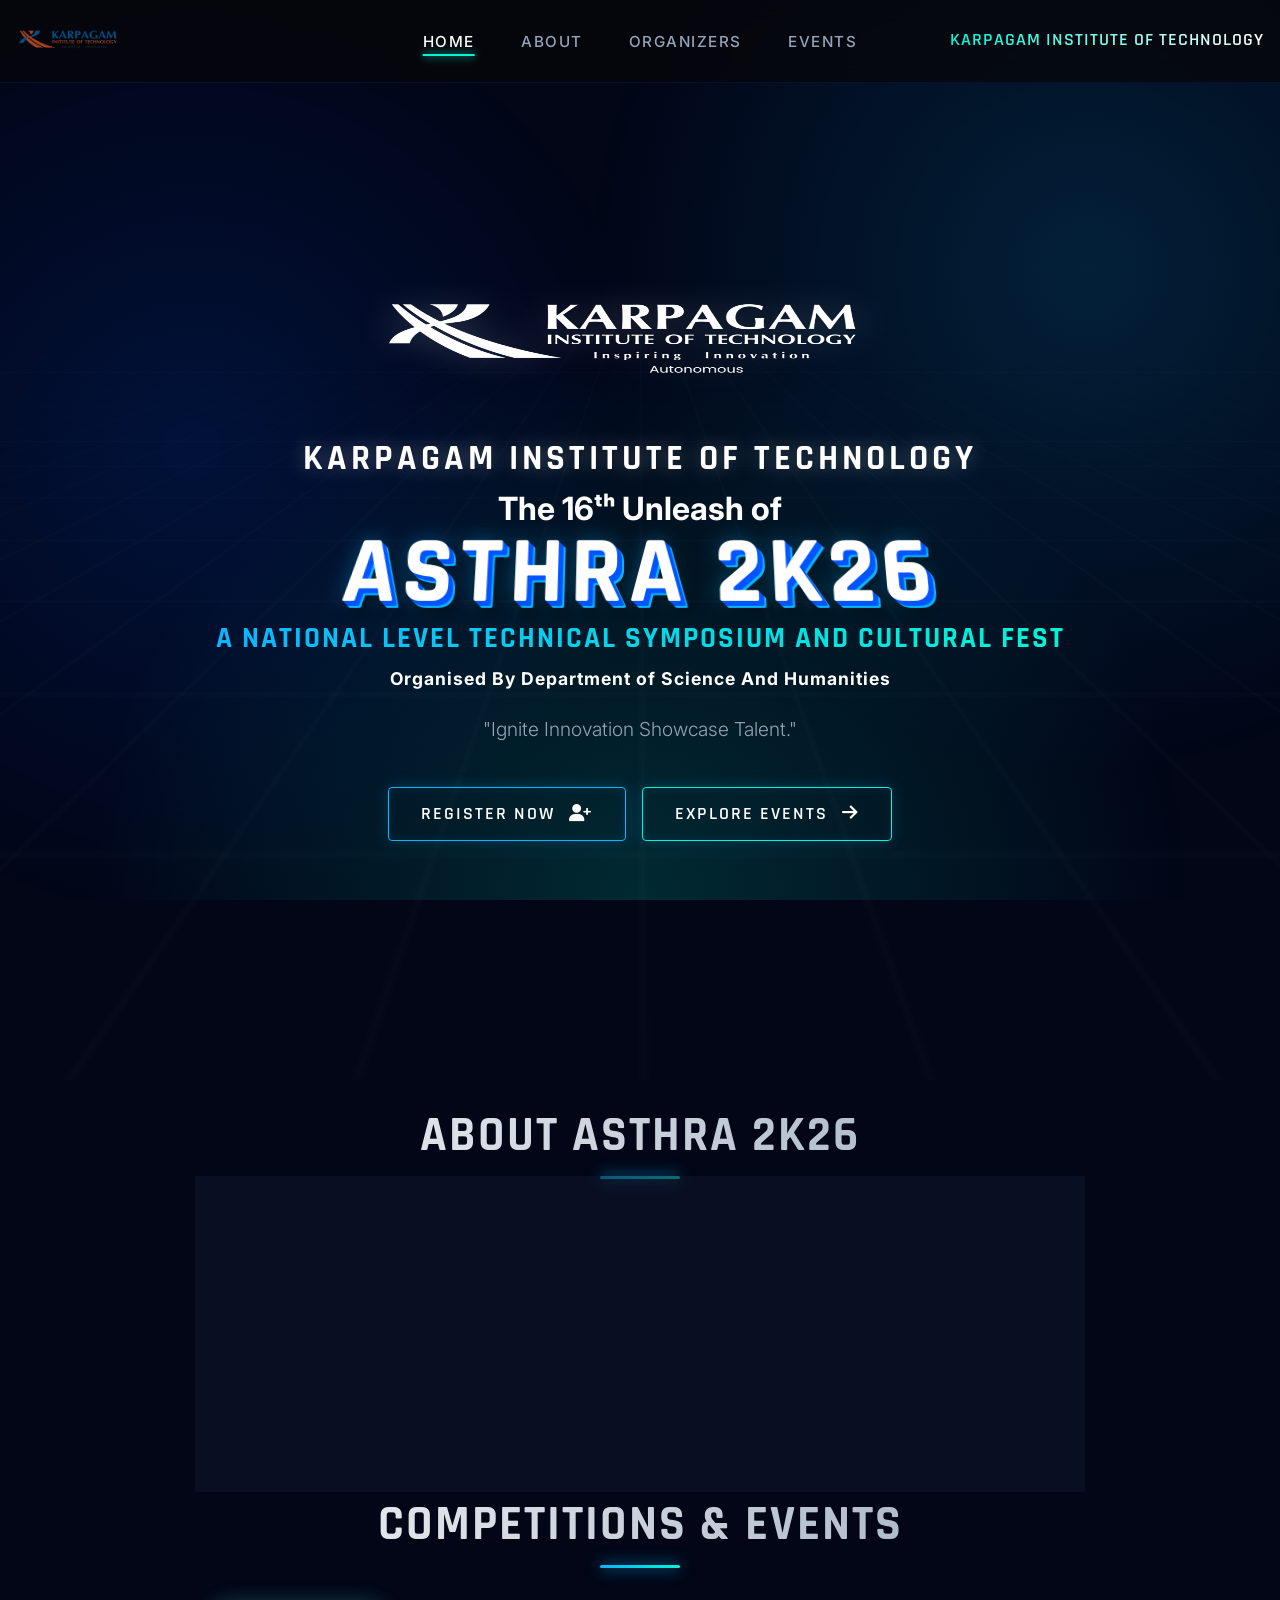
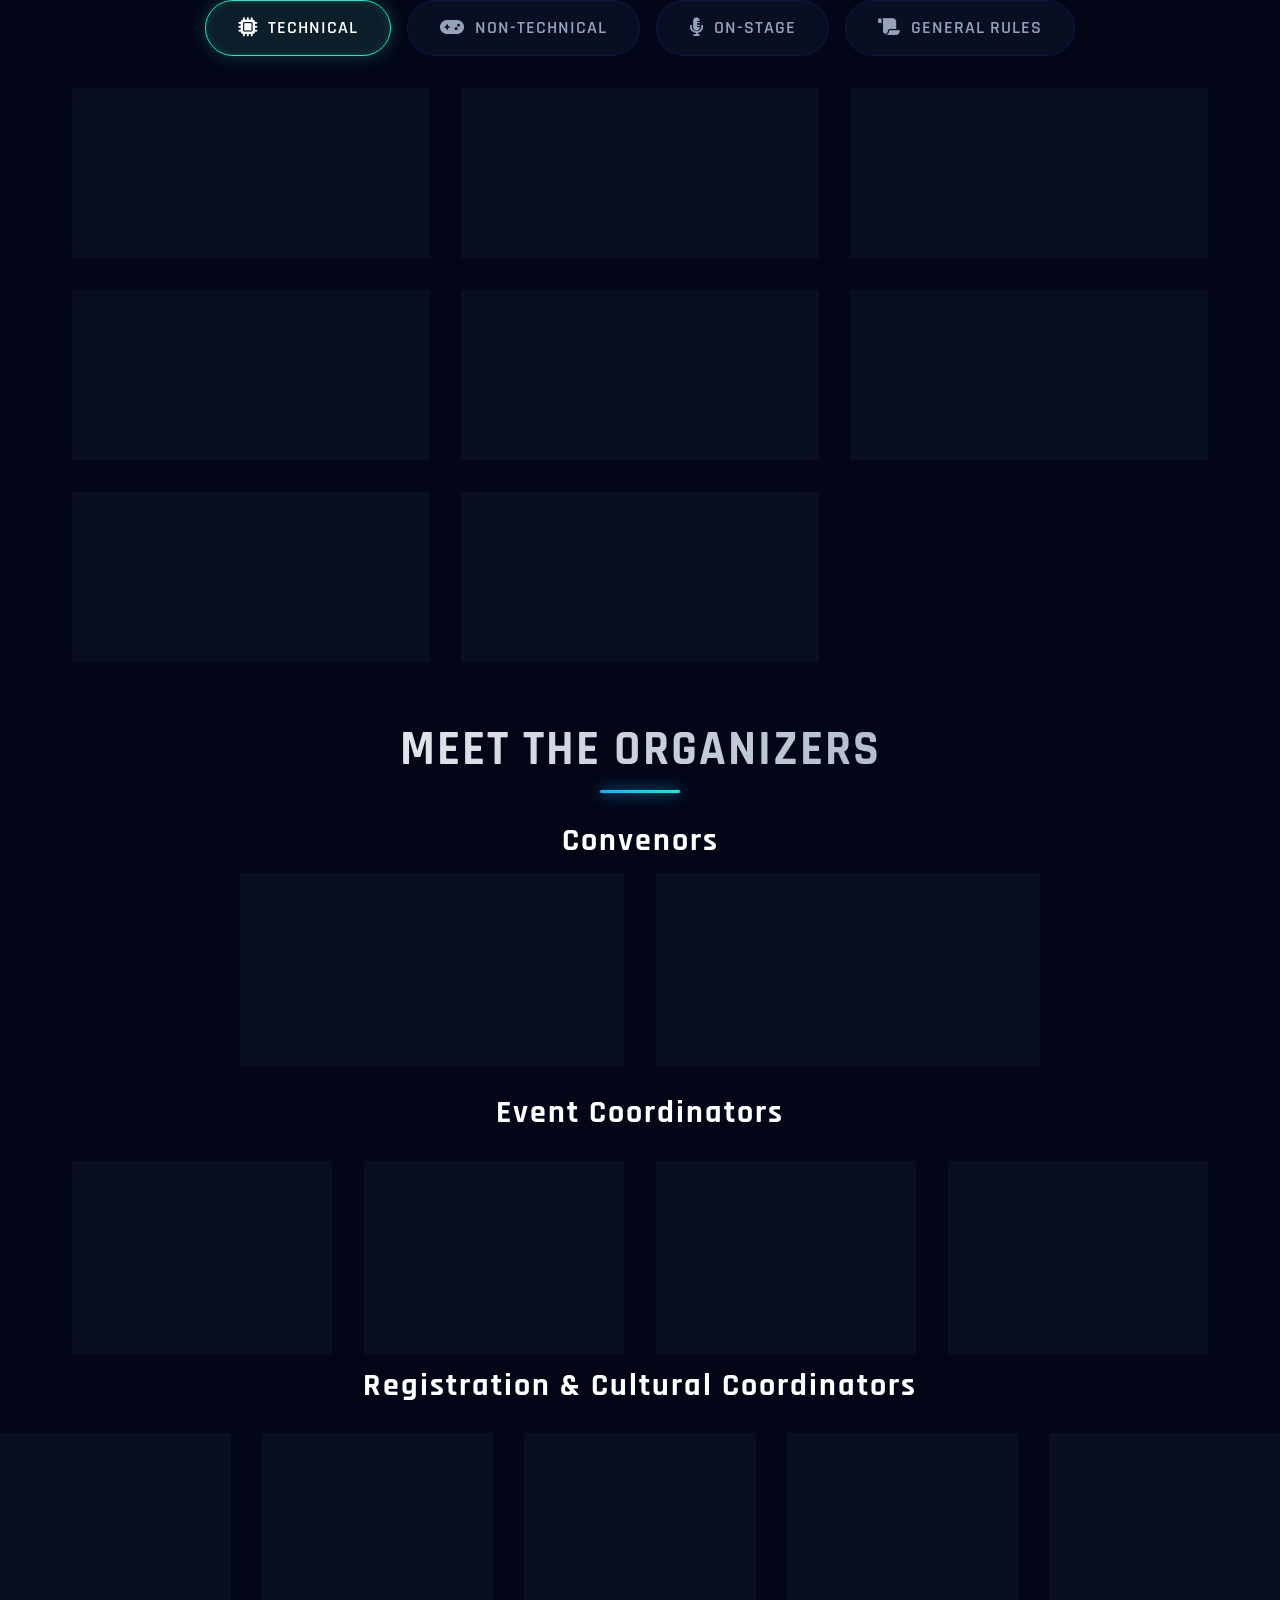
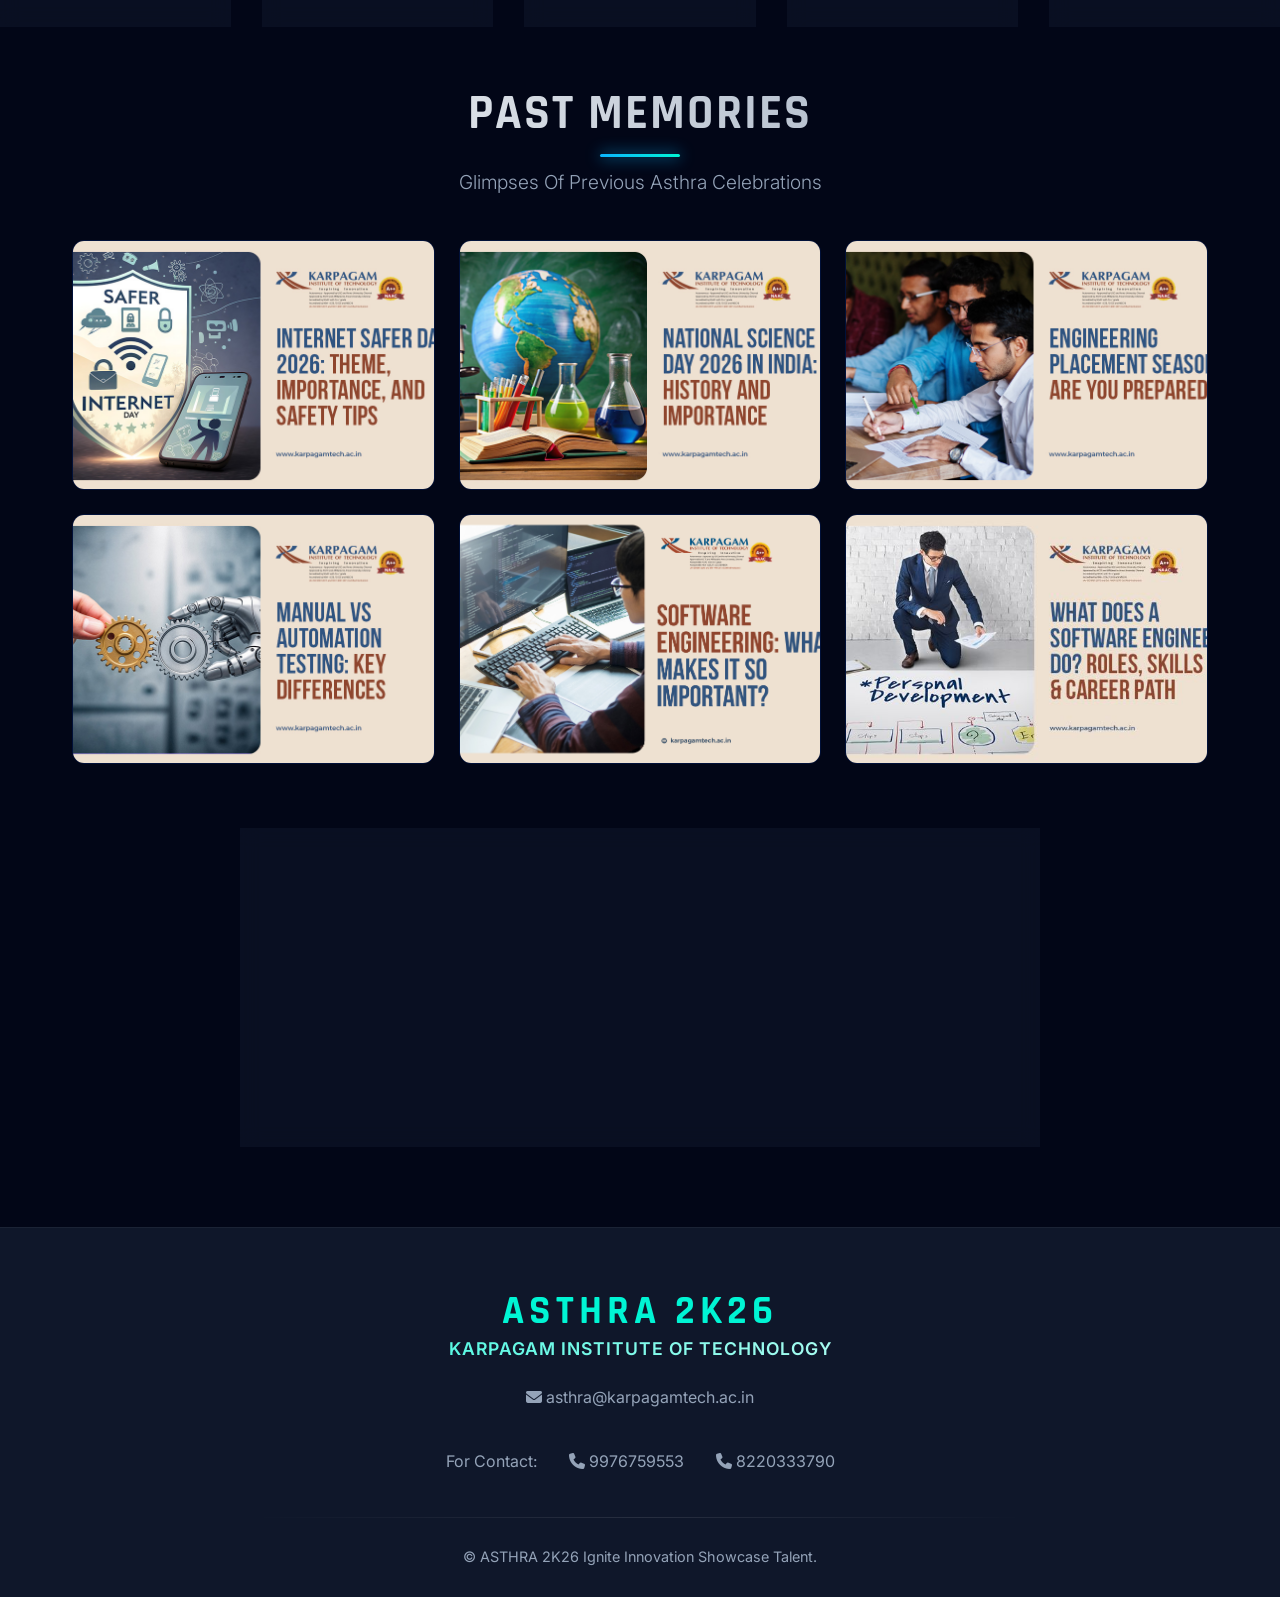
==== commit adb45166: "Update About section typography: new font and increased word spacing" ====
--- a/index.html
+++ b/index.html
@@ -17,7 +17,7 @@
     
     <link rel="stylesheet" href="styles.css">
     <link
-        href="https://fonts.googleapis.com/css2?family=Inter:wght@300;400;500;600&family=Rajdhani:wght@500;600;700&display=swap"
+        href="https://fonts.googleapis.com/css2?family=Inter:wght@300;400;500;600&family=Rajdhani:wght@500;600;700&family=Outfit:wght@300;400;500;600&display=swap"
         rel="stylesheet">
     <link rel="stylesheet" href="https://cdnjs.cloudflare.com/ajax/libs/font-awesome/6.4.0/css/all.min.css">
 </head>
--- a/styles.css
+++ b/styles.css
@@ -414,7 +414,10 @@
 }
 
 .about-desc {
+    font-family: 'Outfit', sans-serif;
     font-size: 1.25rem;
+    word-spacing: 0.15rem;
+    line-height: 1.6;
     color: var(--text-muted);
     max-width: 800px;
     margin: 0 auto;
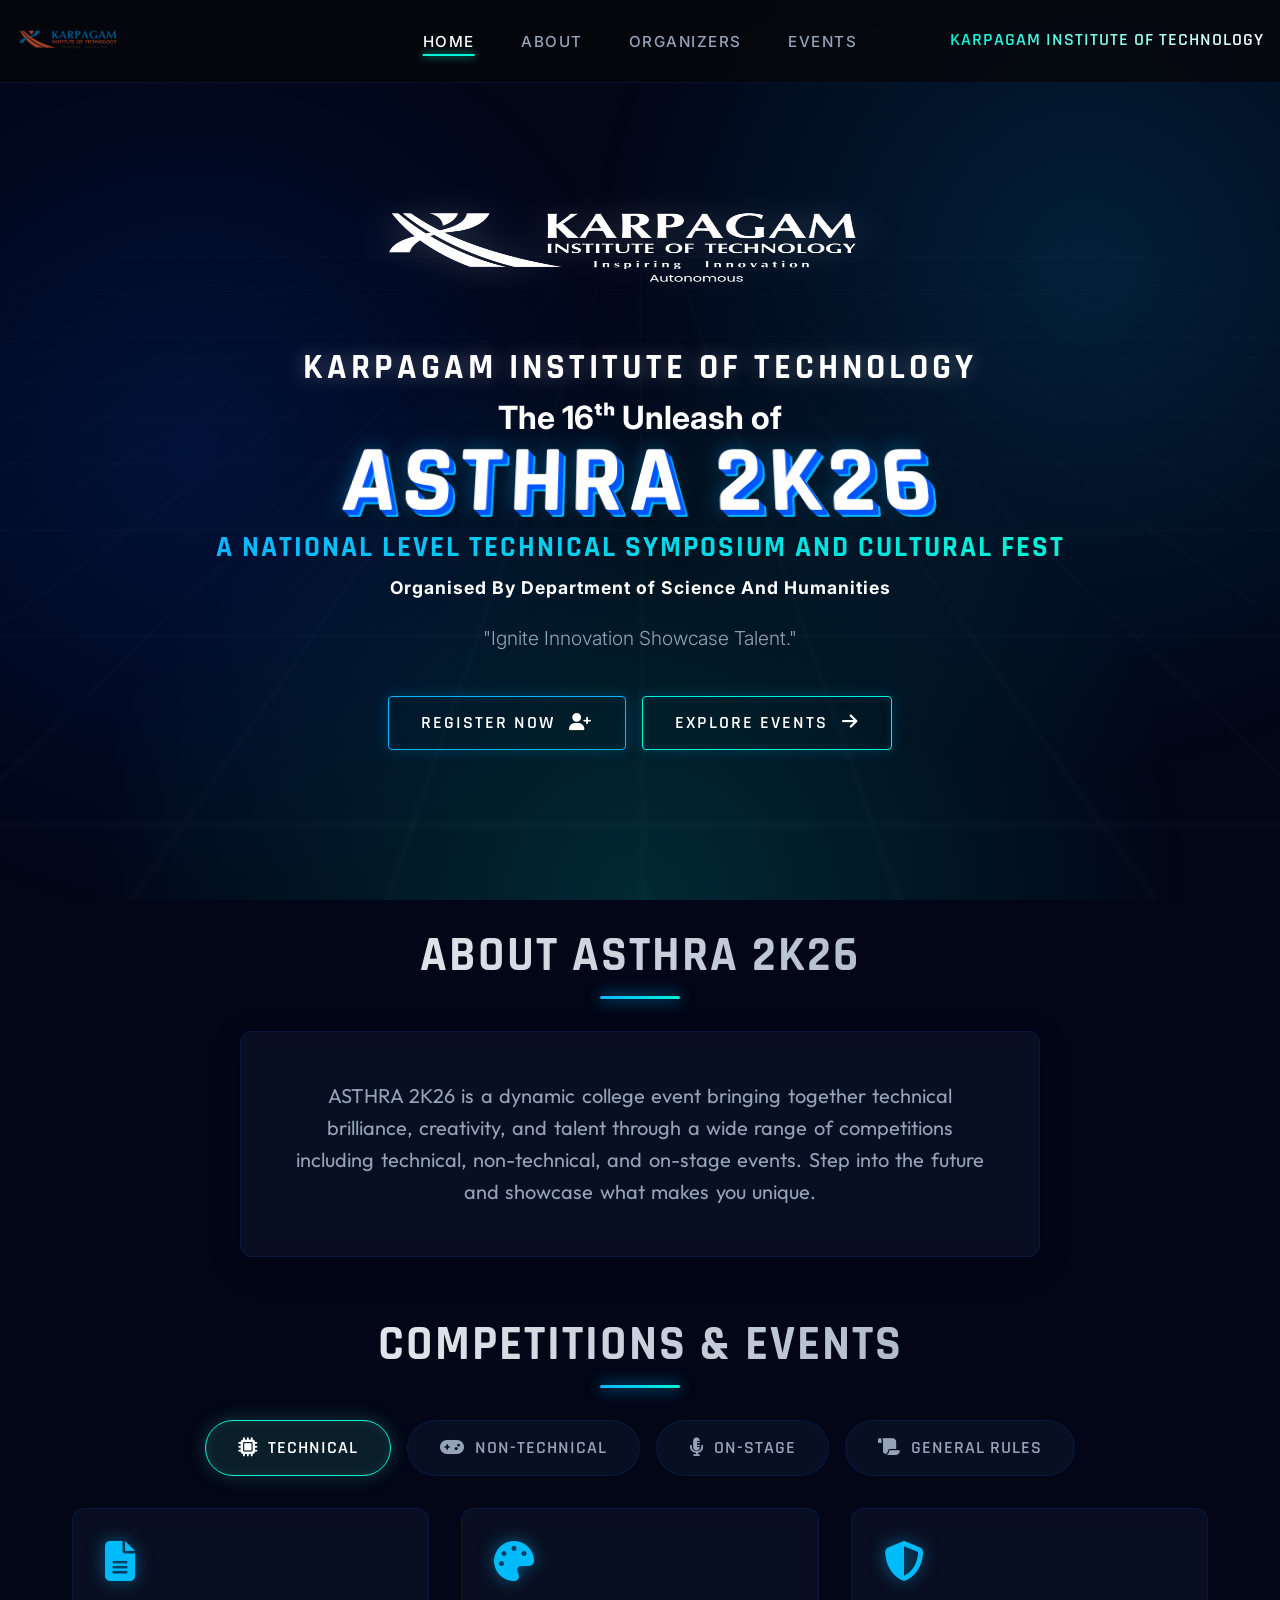
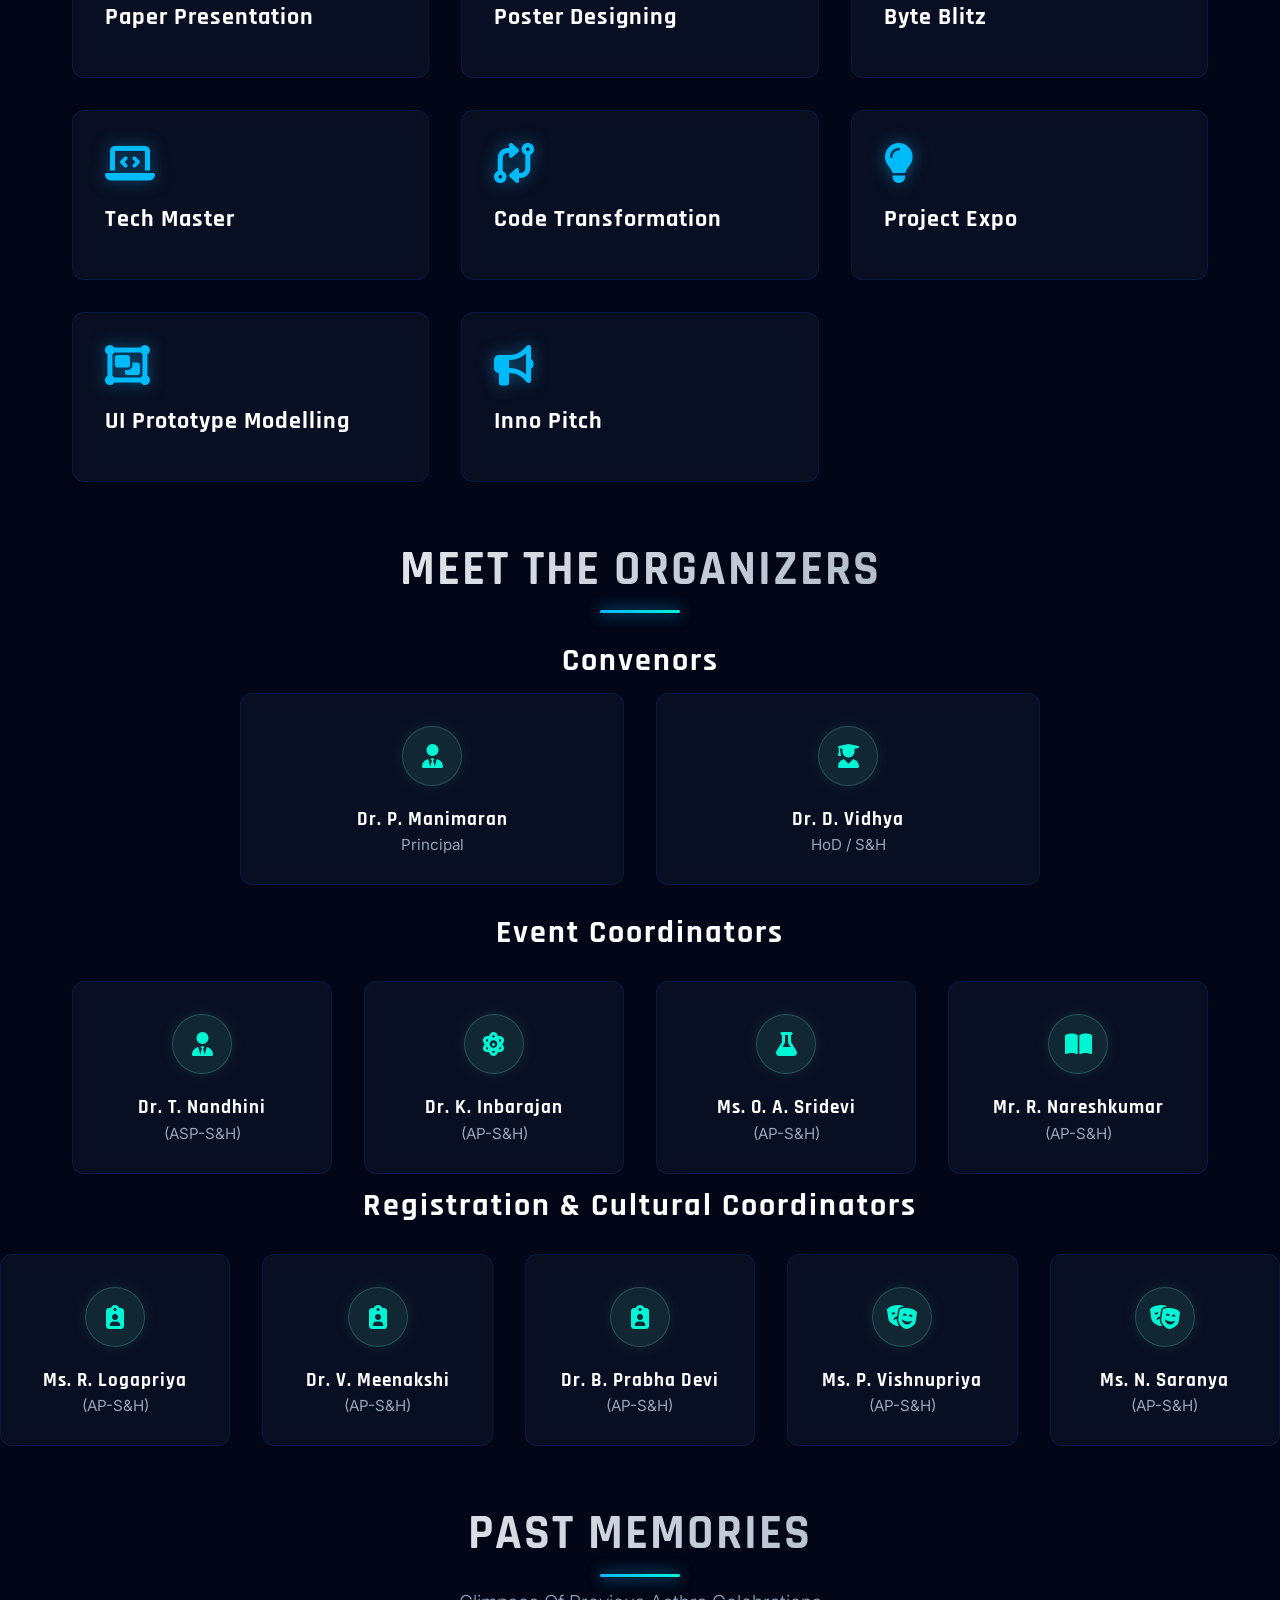
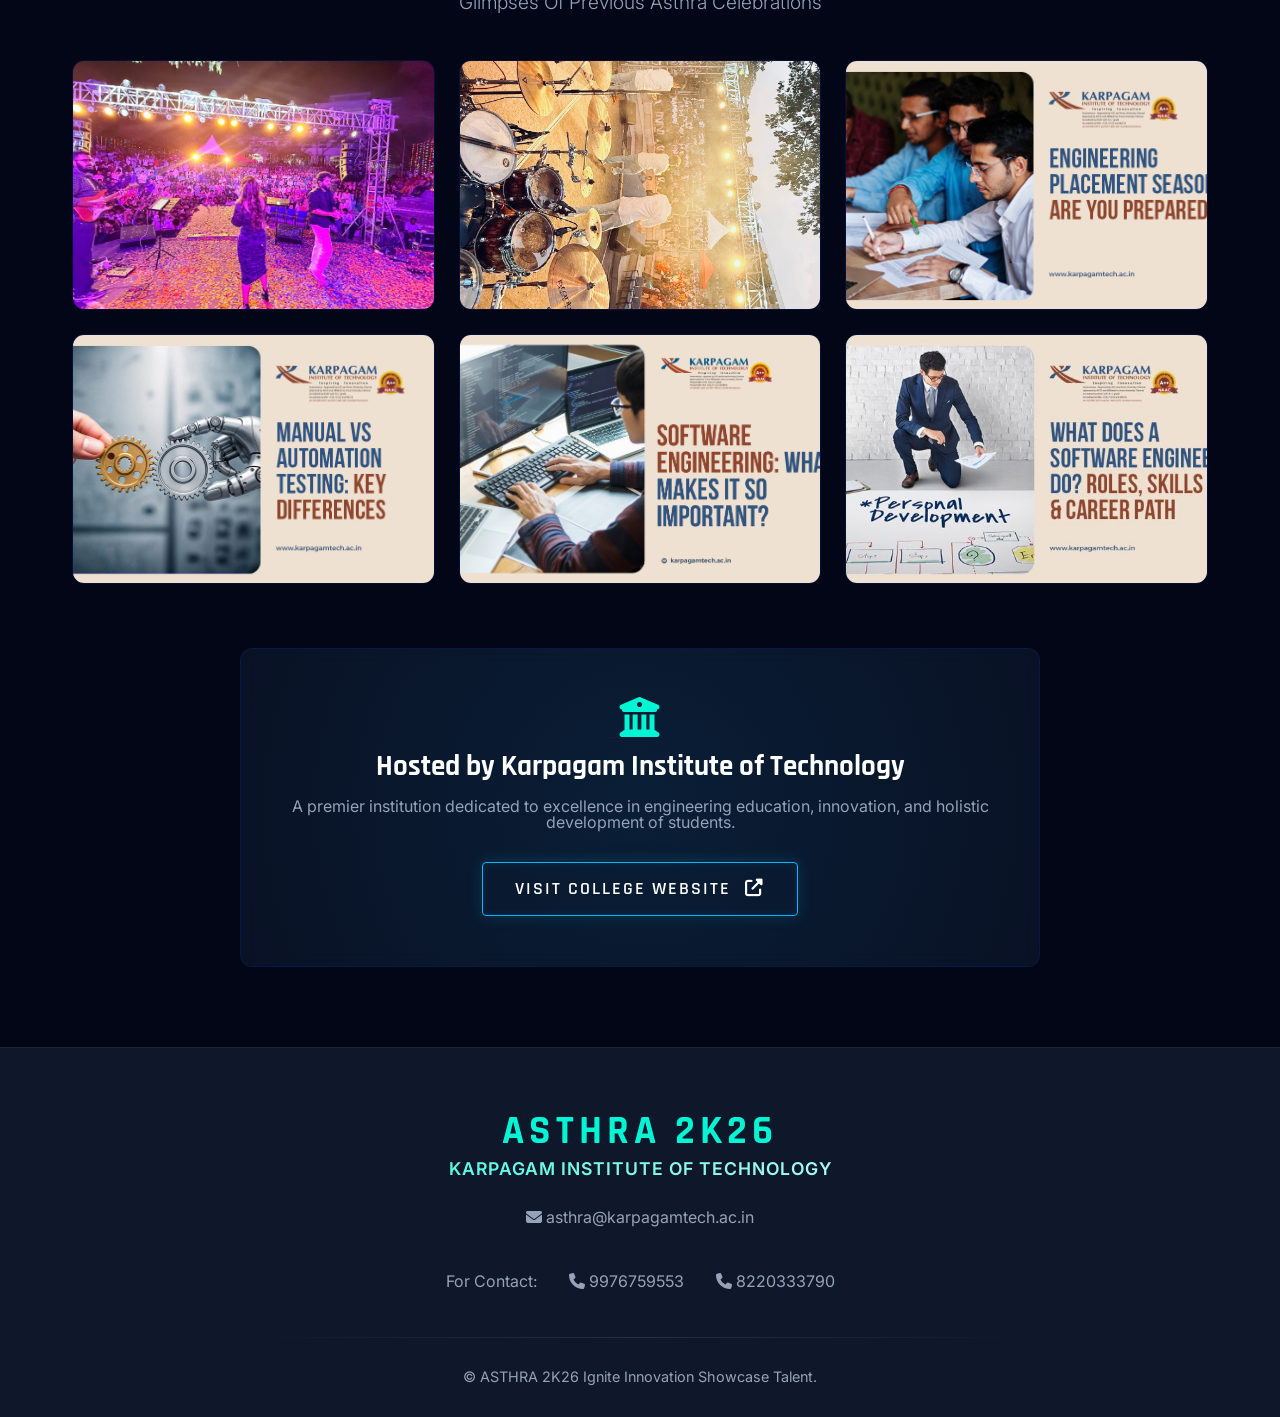
==== commit ca182619: "Update gallery images with actual memory photos" ====
--- a/index.html
+++ b/index.html
@@ -321,12 +321,12 @@
 
             <div class="gallery-grid">
                 <div class="gallery-item">
-                    <img src="images/Internet-Safer-Day-2026.jpg" alt="Internet Safer Day 2026">
-                    <div class="gallery-overlay"><span>Internet Safer Day 2026</span></div>
-                </div>
-                <div class="gallery-item">
-                    <img src="images/National-Science-Day-2026-in-India.jpg" alt="National Science Day">
-                    <div class="gallery-overlay"><span>National Science Day</span></div>
+                    <img src="images/asthra-memory-1.jpg" alt="Asthra Stage Performance">
+                    <div class="gallery-overlay"><span>Cultural Performance</span></div>
+                </div>
+                <div class="gallery-item">
+                    <img src="images/asthra-memory-2.jpg" alt="Asthra Drum Session">
+                    <div class="gallery-overlay"><span>Musical Talent</span></div>
                 </div>
                 <div class="gallery-item">
                     <img src="images/Campus-Placements-Preparation-for-Engineering-Students-KIT-AI-Blog.jpg"
--- a/styles.css
+++ b/styles.css
@@ -183,15 +183,40 @@
 
 /* Hero Section */
 .hero {
-    min-height: 120vh;
-    height: auto;
+    height: 100vh;
     display: flex;
     align-items: center;
     justify-content: center;
+    text-align: center;
+    color: var(--text-main);
+    padding-top: 80px;
     position: relative;
     overflow: hidden;
-    padding-top: 100px; /* Reduced to bring logo higher */
-    padding-bottom: 50px;
+}
+
+.video-bg {
+    position: absolute;
+    top: 0;
+    left: 0;
+    width: 100%;
+    height: 100%;
+    object-fit: cover;
+    z-index: -2;
+    transform: scale(1.05);
+    /* Avoid tiny white borders */
+}
+
+.hero-overlay {
+    position: absolute;
+    top: 0;
+    left: 0;
+    width: 100%;
+    height: 100%;
+    background: linear-gradient(to bottom,
+            rgba(2, 6, 23, 0.8) 0%,
+            rgba(2, 6, 23, 0.4) 50%,
+            rgba(2, 6, 23, 0.9) 100%);
+    z-index: -1;
 }
 
 .circuit-grid {
@@ -974,7 +999,7 @@
     }
 
     .section-padding {
-        padding: 3rem 0;
+        padding: 1.5rem 0;
     }
 
     .section-header {
@@ -986,7 +1011,7 @@
     }
 
     .hero {
-        padding-top: 40px;
+        padding-top: 20px;
     }
 
     .hero-kit-logo {
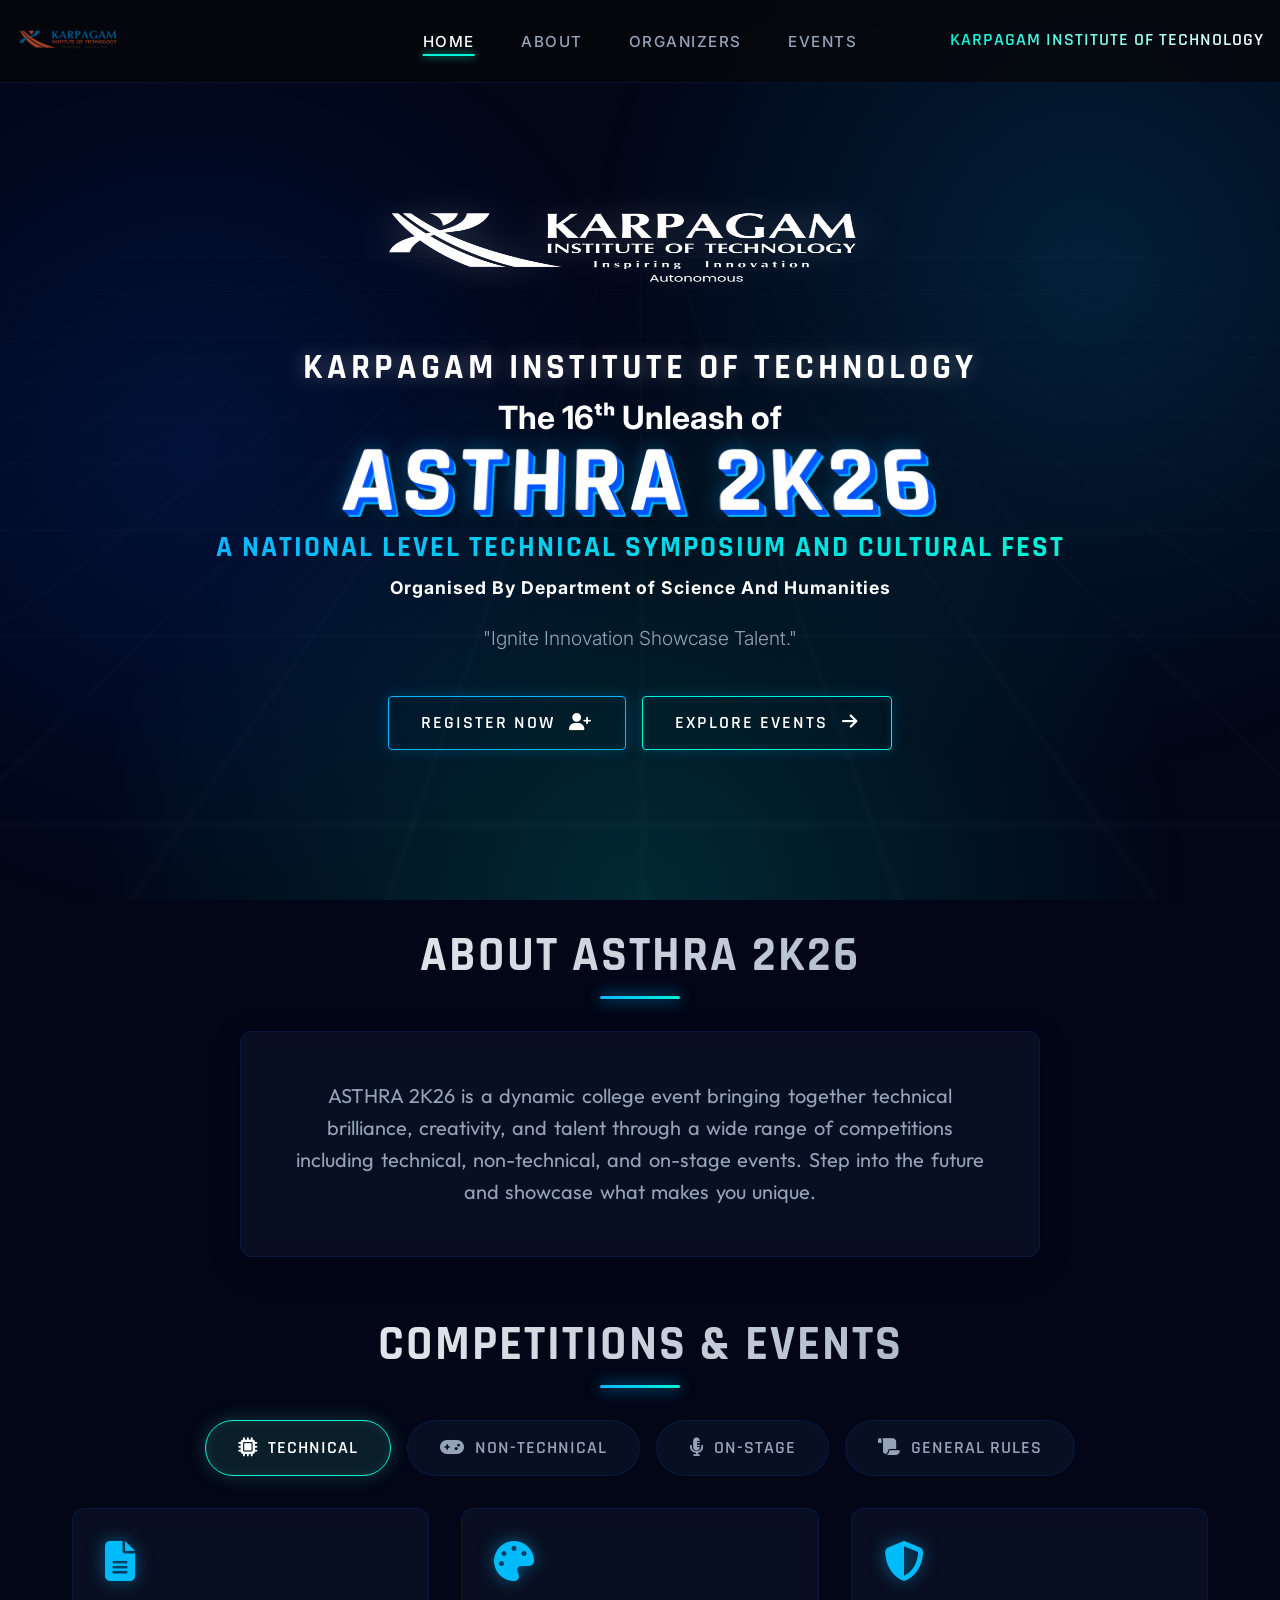
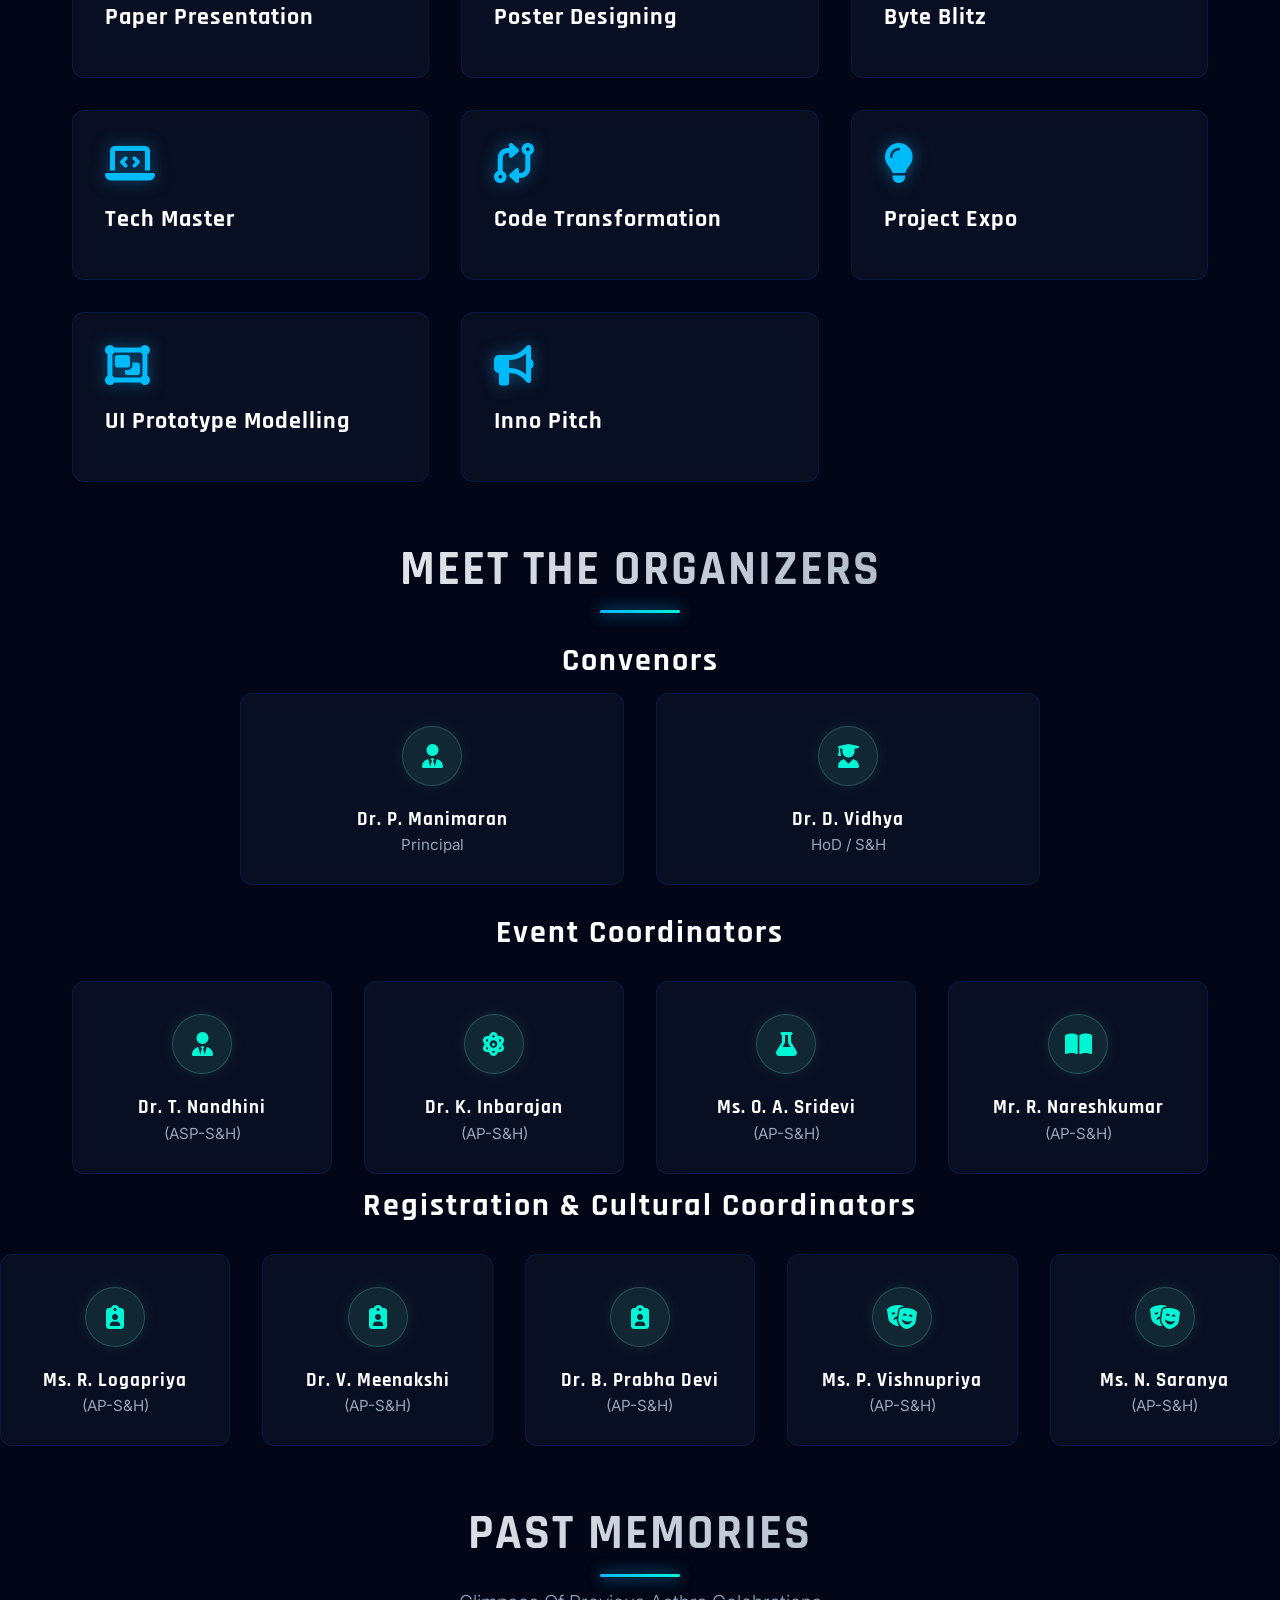
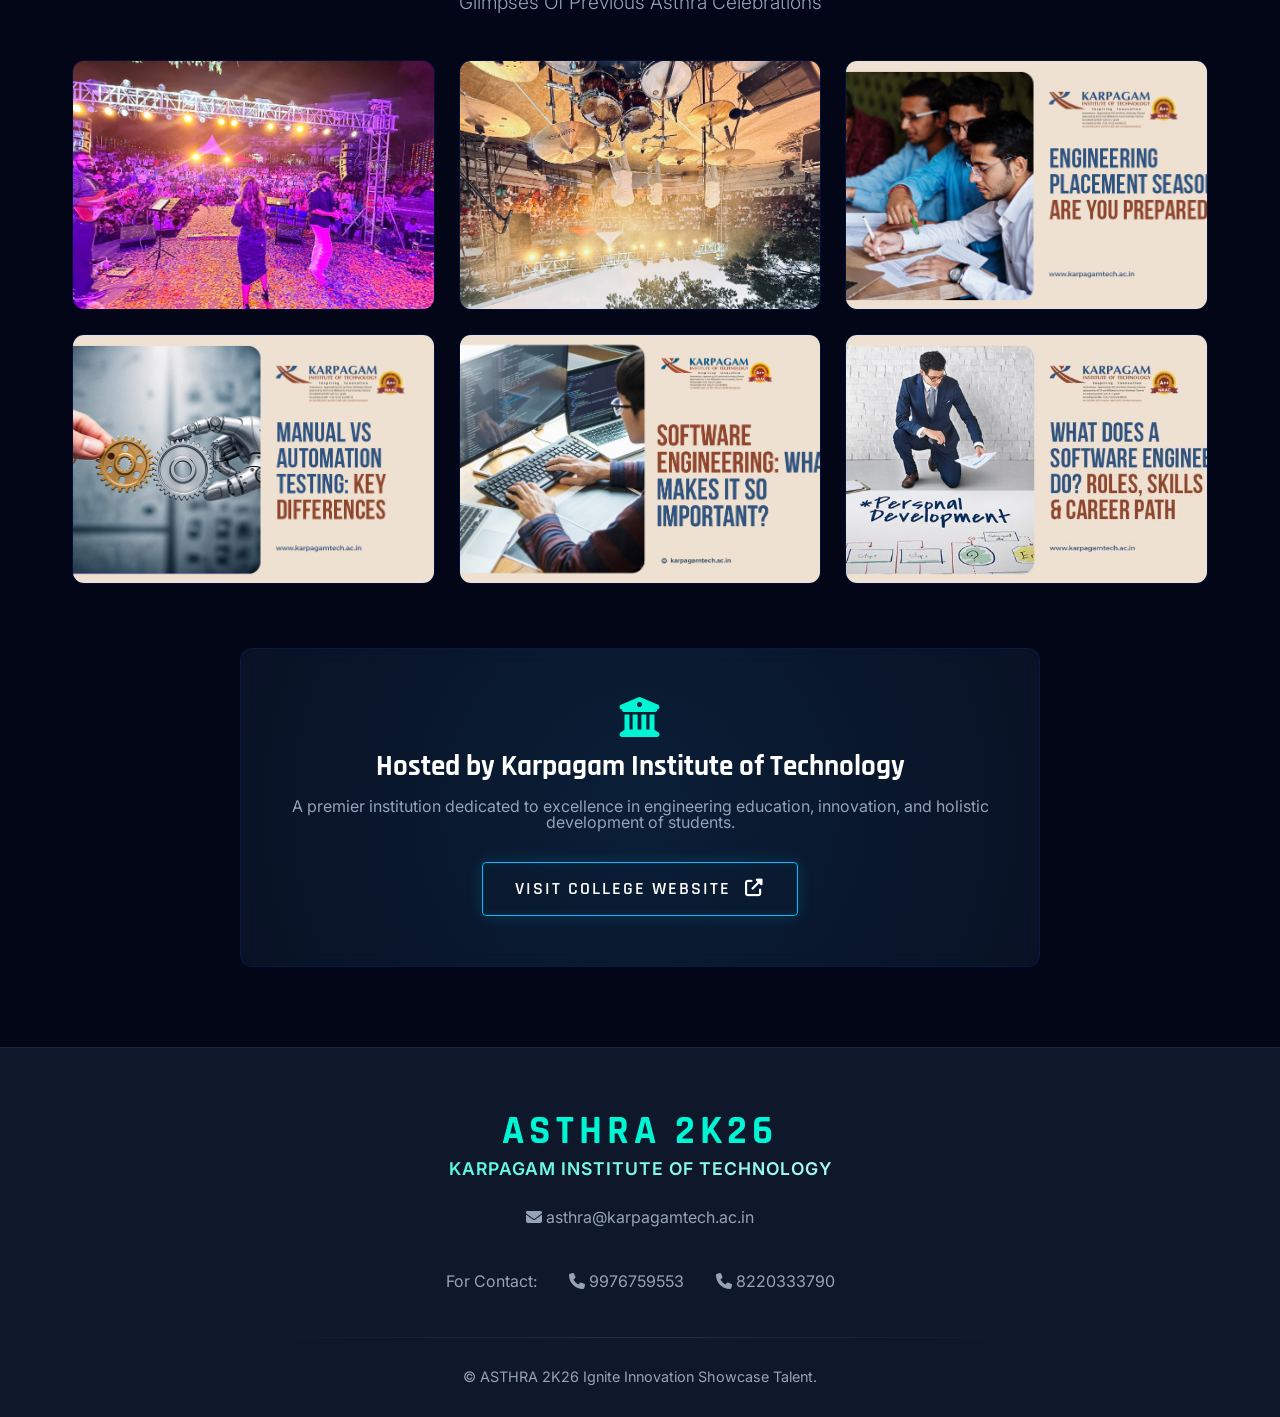
==== commit afaa8e17: "Fix gallery image rotation cache by renaming image" ====
--- a/index.html
+++ b/index.html
@@ -325,7 +325,7 @@
                     <div class="gallery-overlay"><span>Cultural Performance</span></div>
                 </div>
                 <div class="gallery-item">
-                    <img src="images/asthra-memory-2.jpg" alt="Asthra Drum Session">
+                    <img src="images/asthra-memory-drum-v2.jpg" alt="Asthra Drum Session">
                     <div class="gallery-overlay"><span>Musical Talent</span></div>
                 </div>
                 <div class="gallery-item">
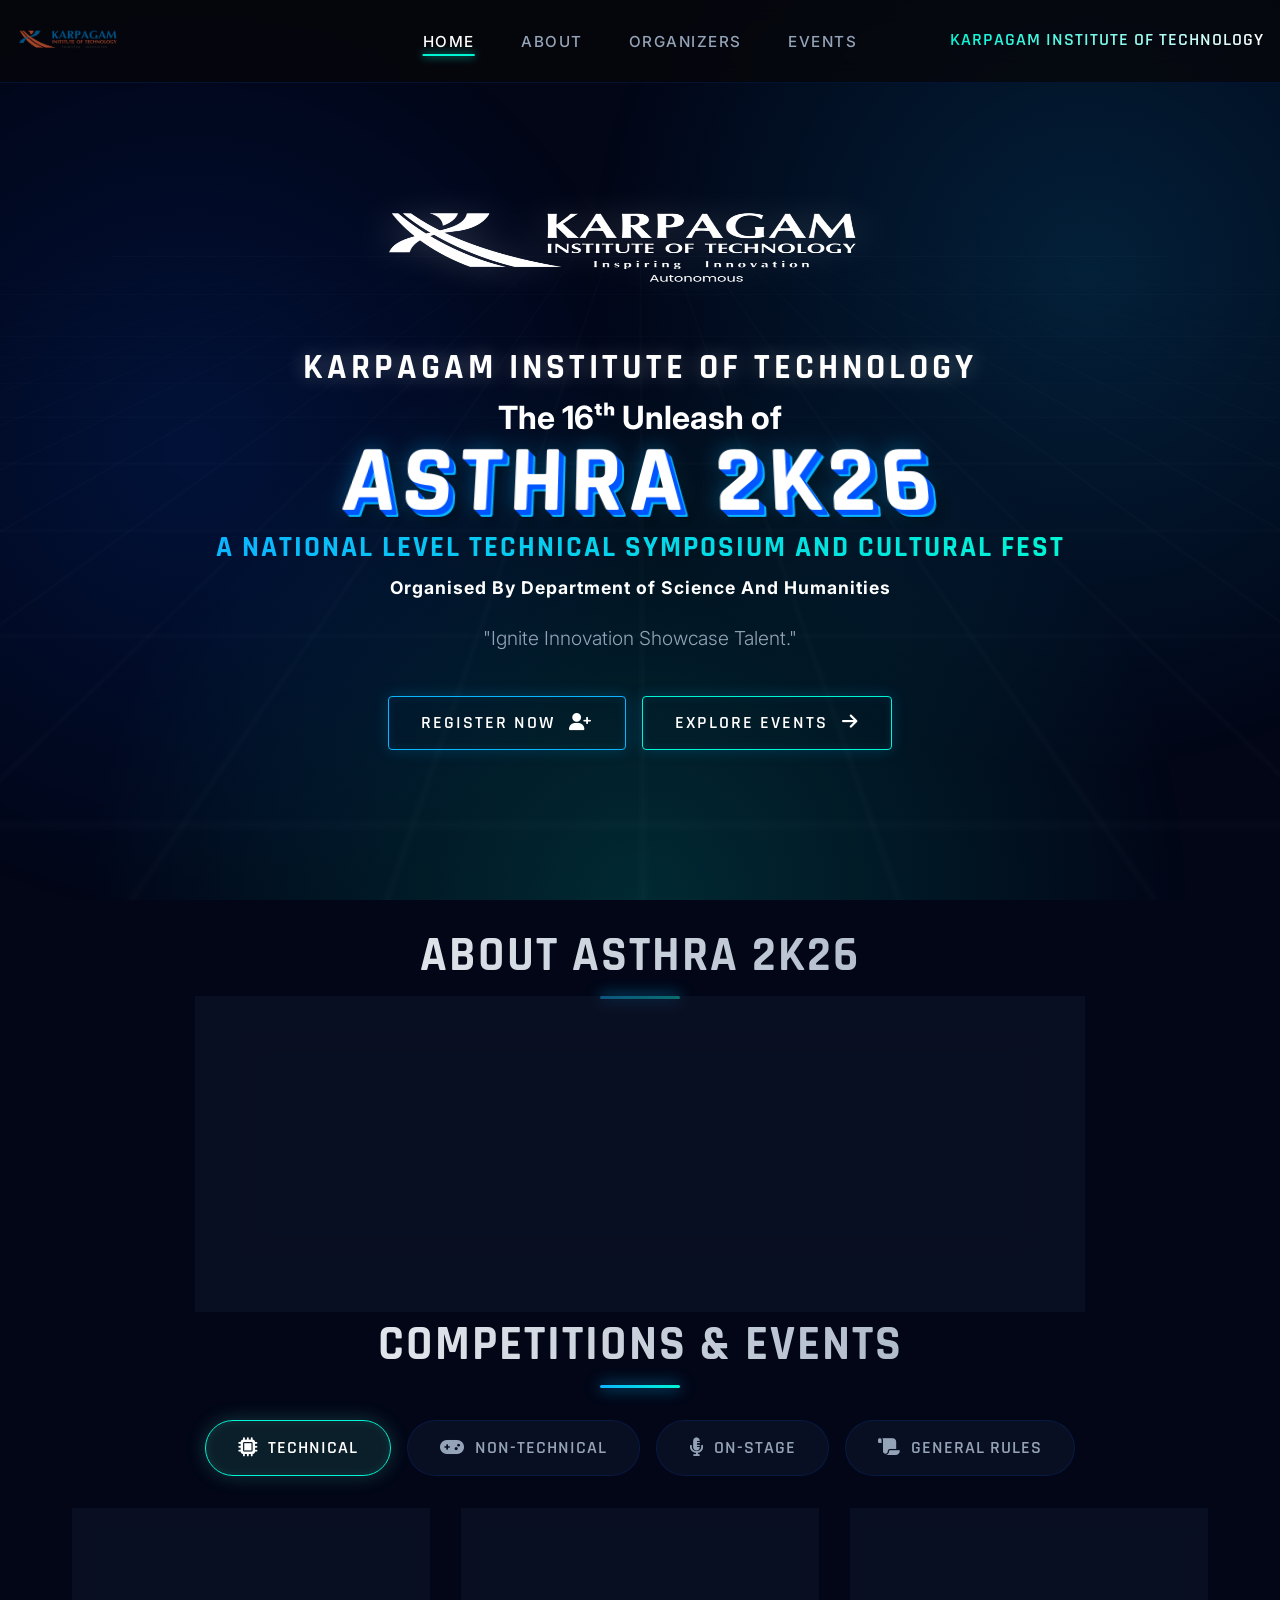
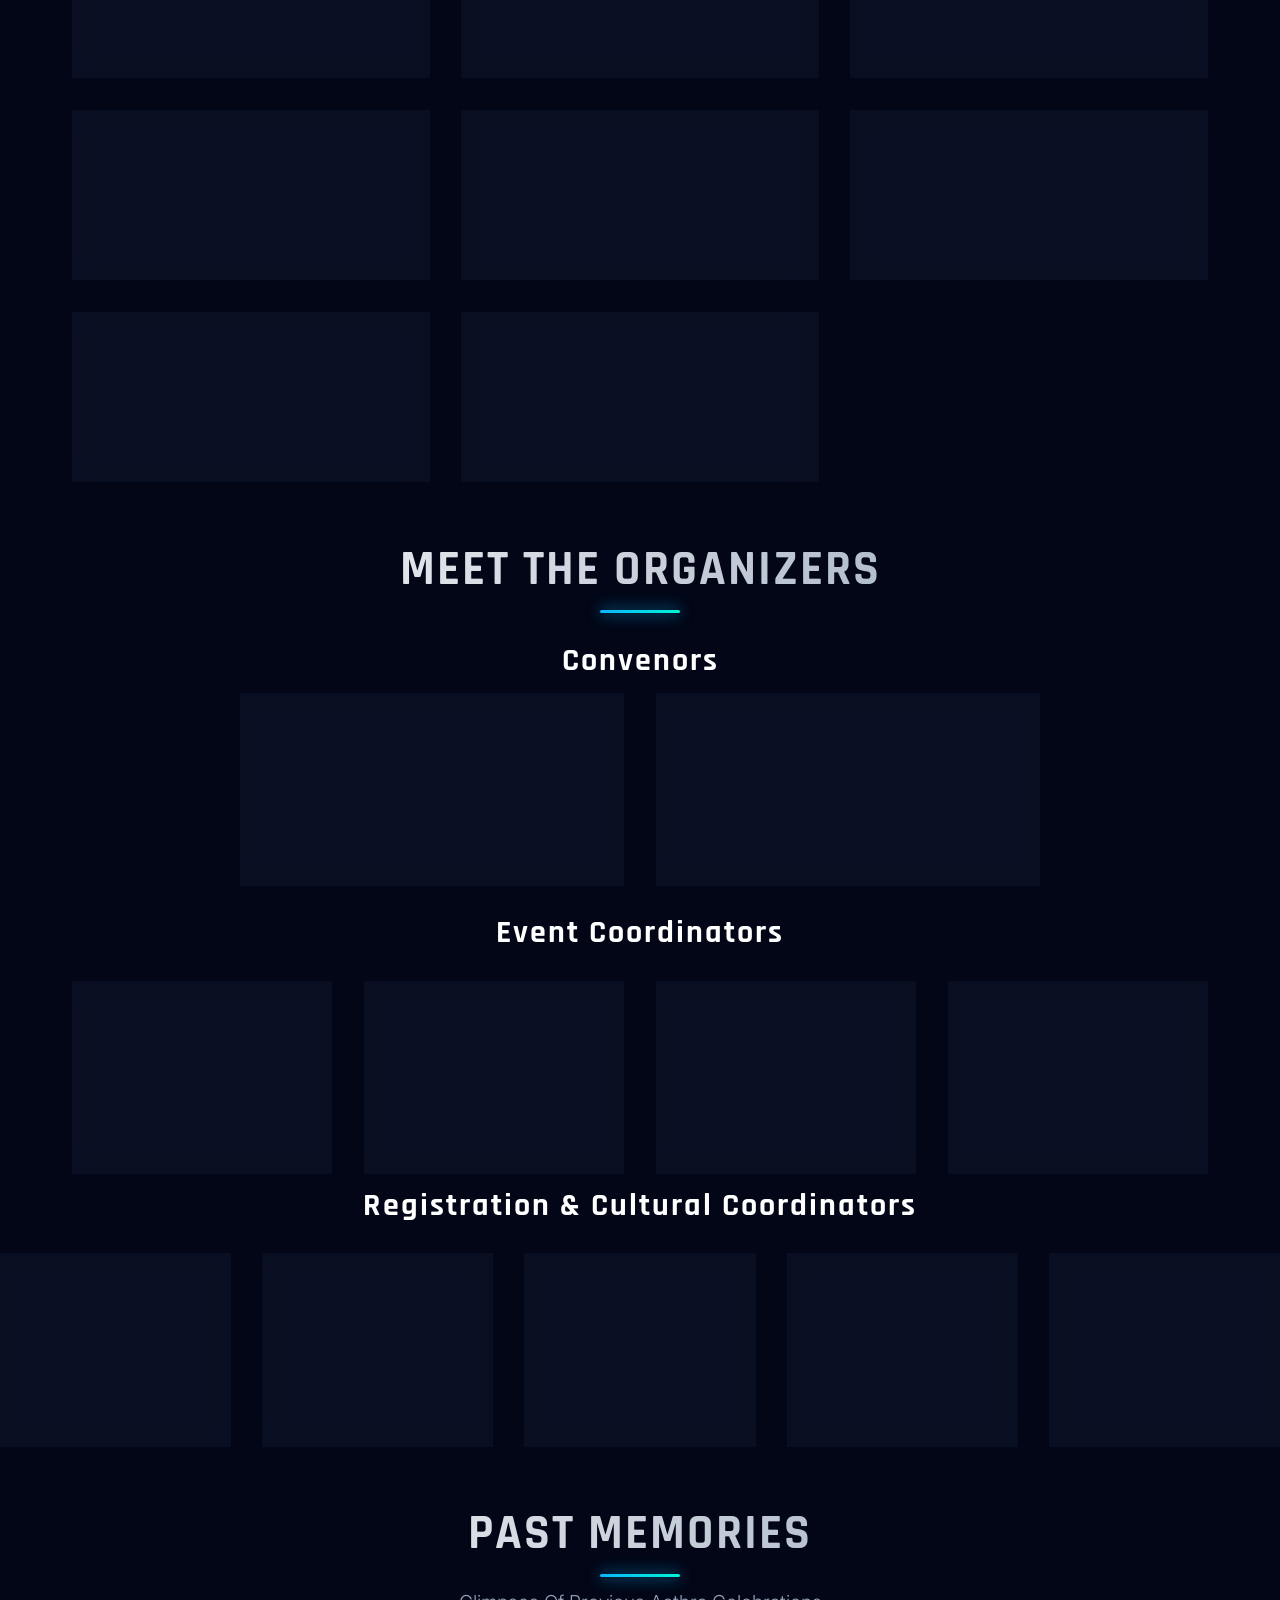
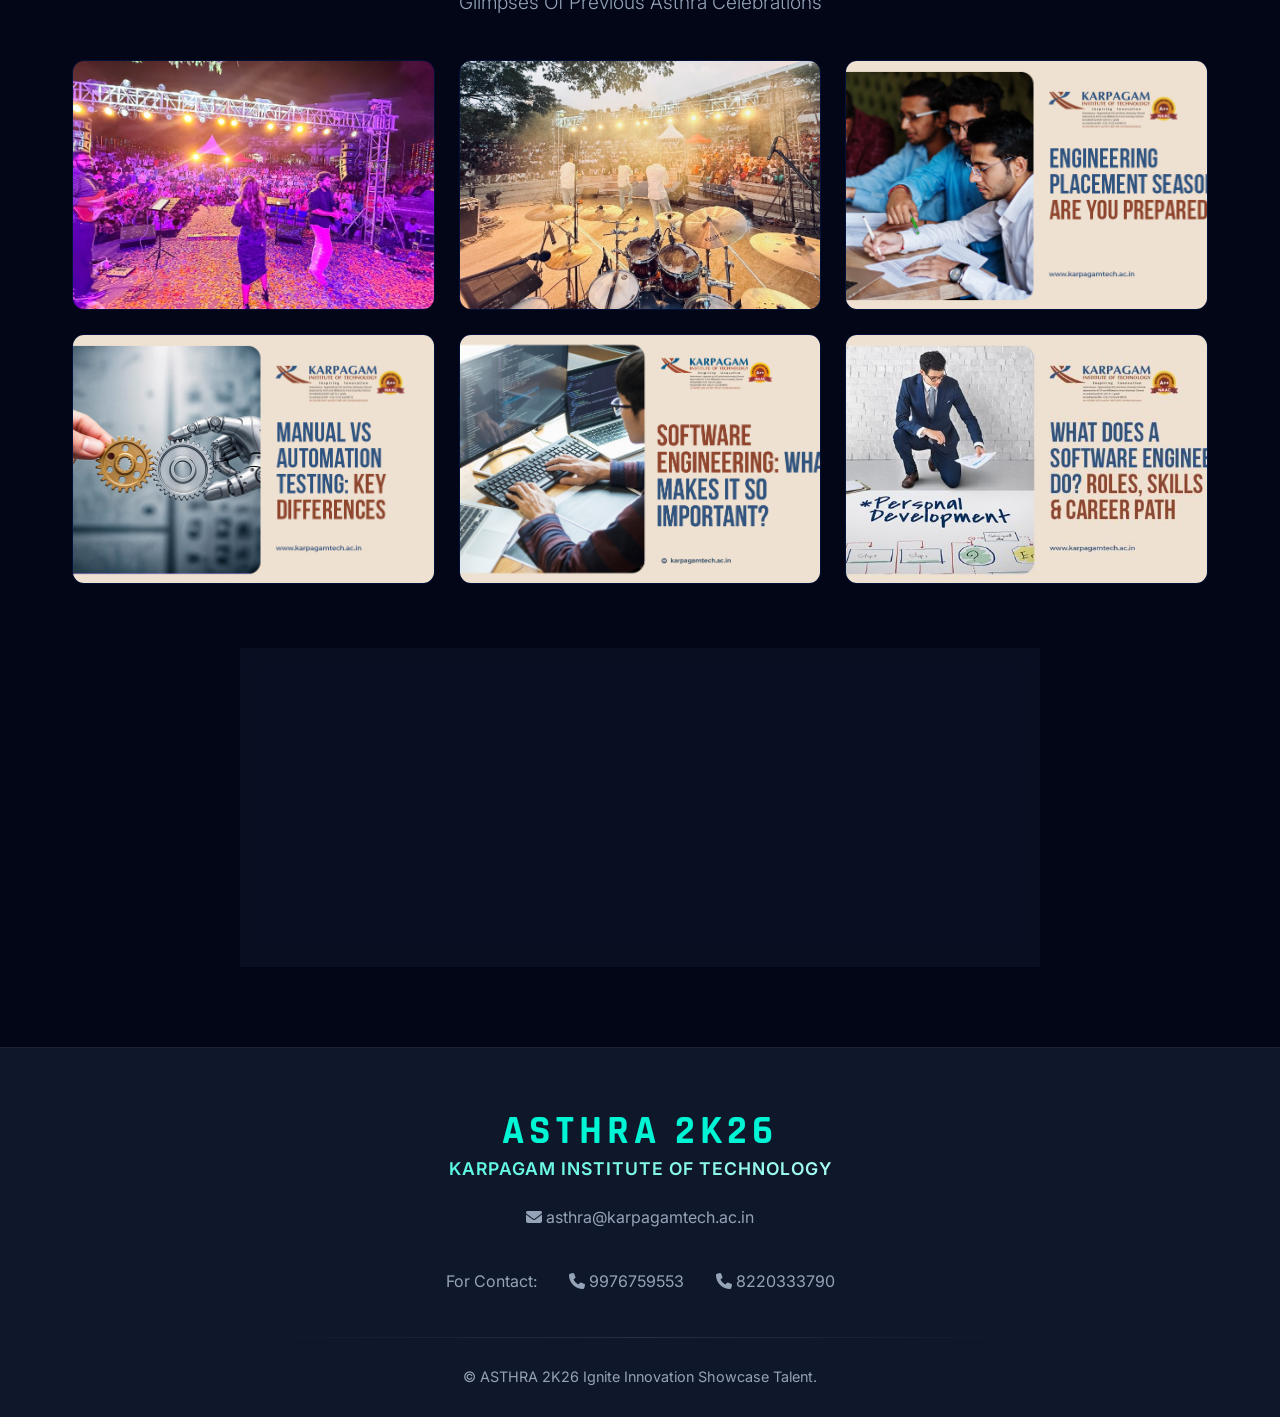
==== commit 54fa03fa: "Rotate drum image 180 degrees to fix upside down orientation" ====
--- a/index.html
+++ b/index.html
@@ -325,7 +325,7 @@
                     <div class="gallery-overlay"><span>Cultural Performance</span></div>
                 </div>
                 <div class="gallery-item">
-                    <img src="images/asthra-memory-drum-v2.jpg" alt="Asthra Drum Session">
+                    <img src="images/asthra-memory-drum-v3.jpg" alt="Asthra Drum Session">
                     <div class="gallery-overlay"><span>Musical Talent</span></div>
                 </div>
                 <div class="gallery-item">
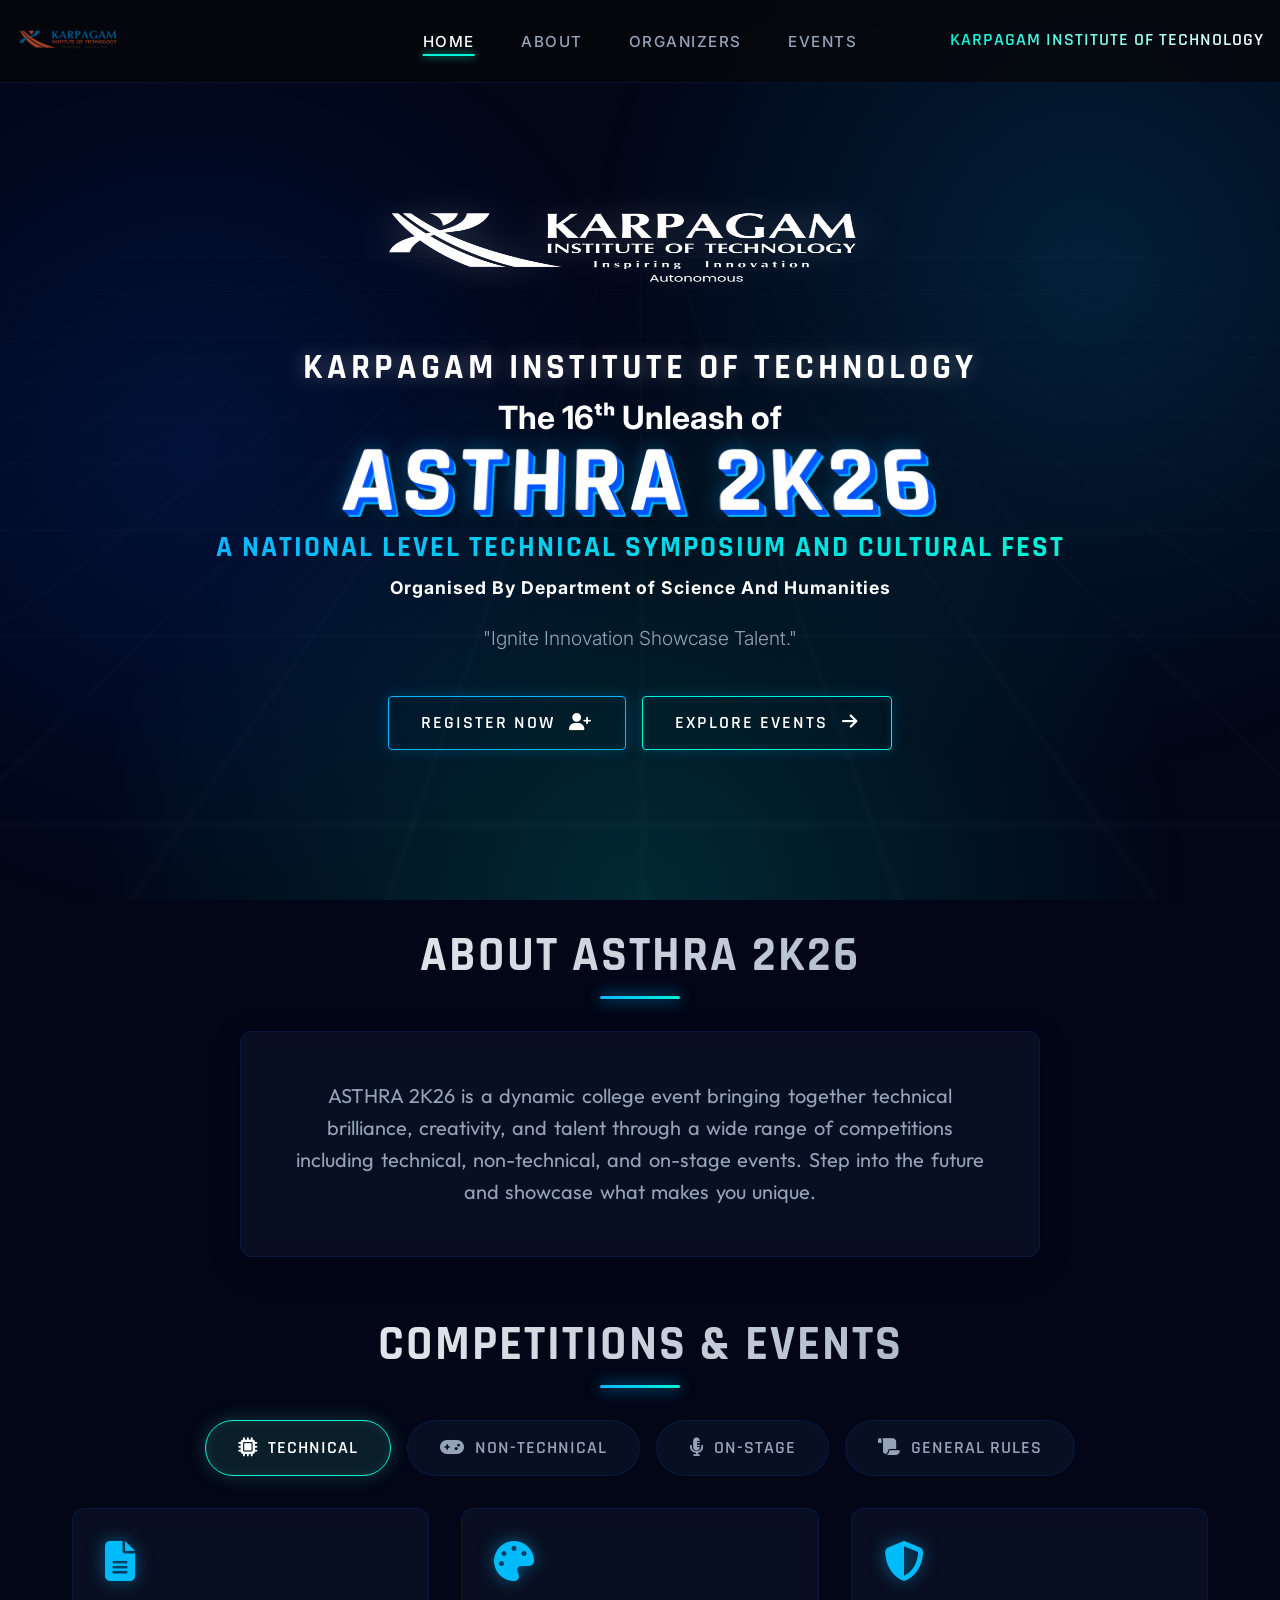
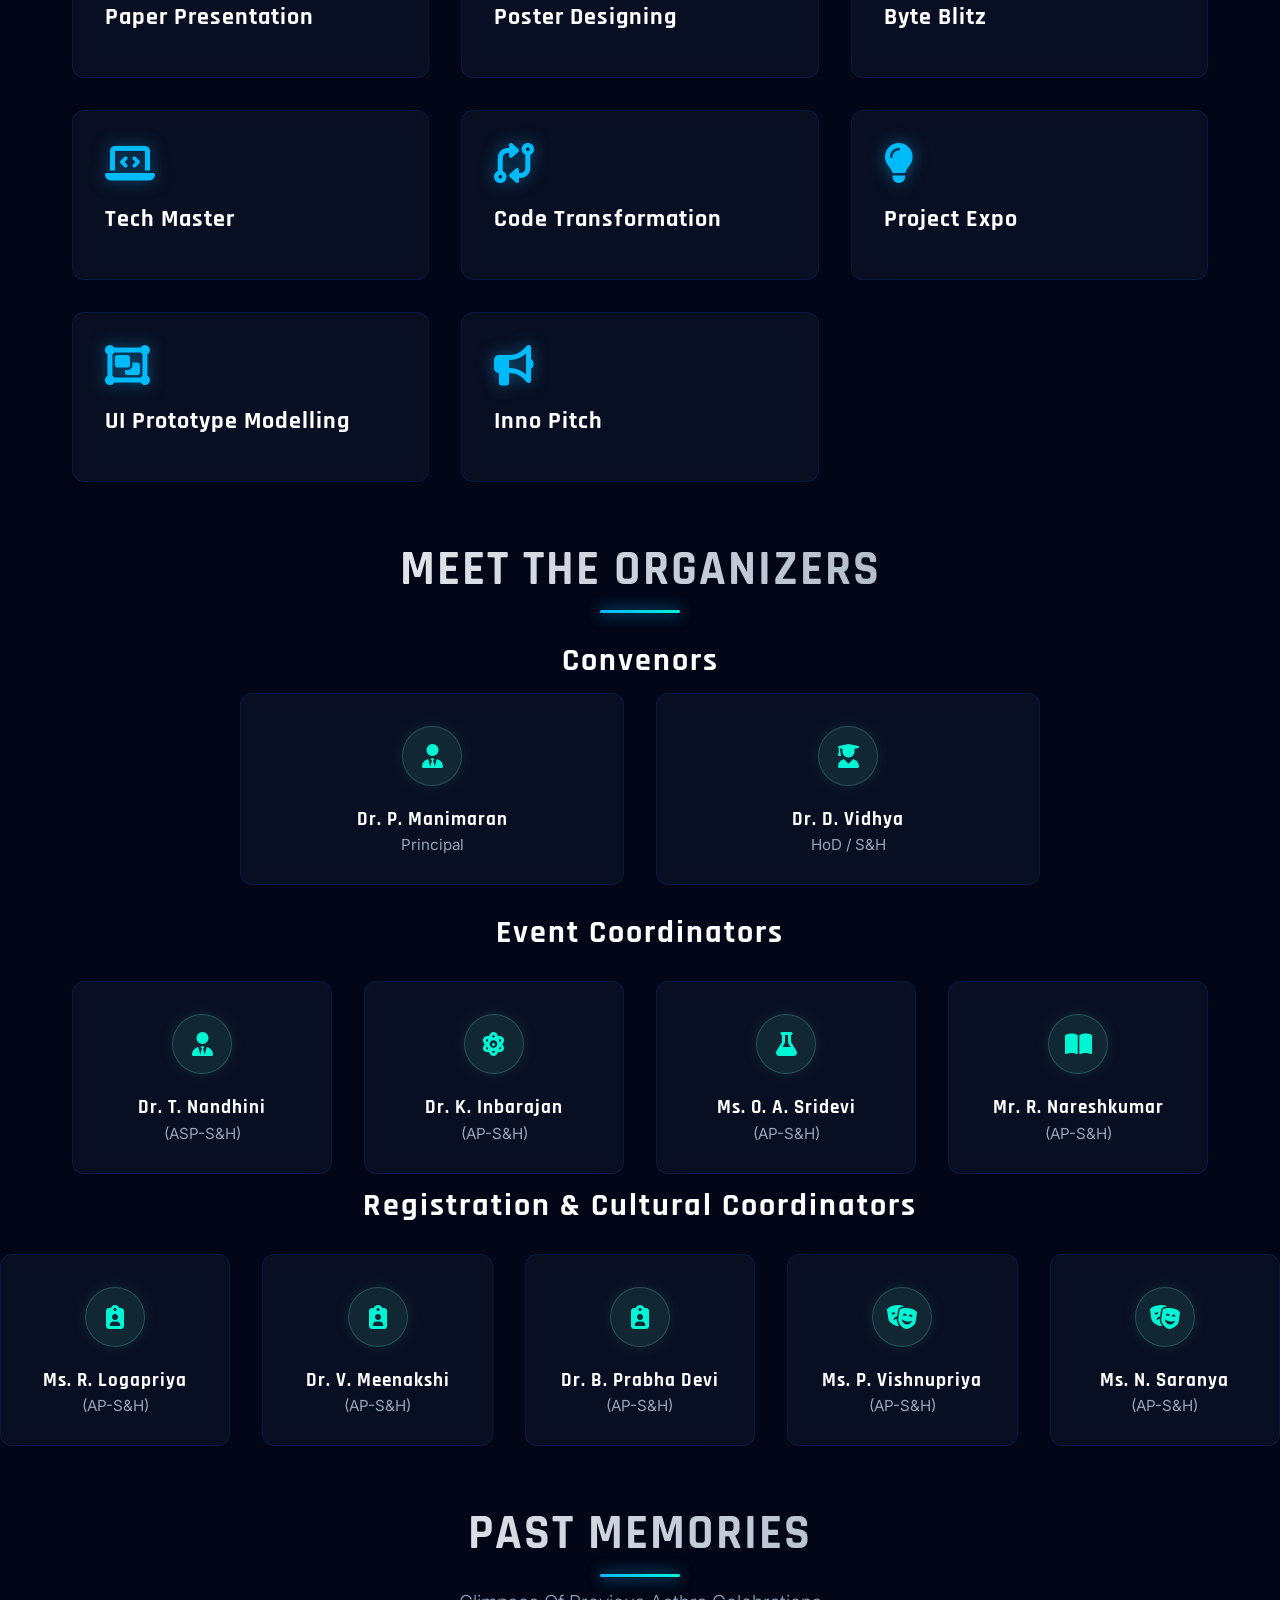
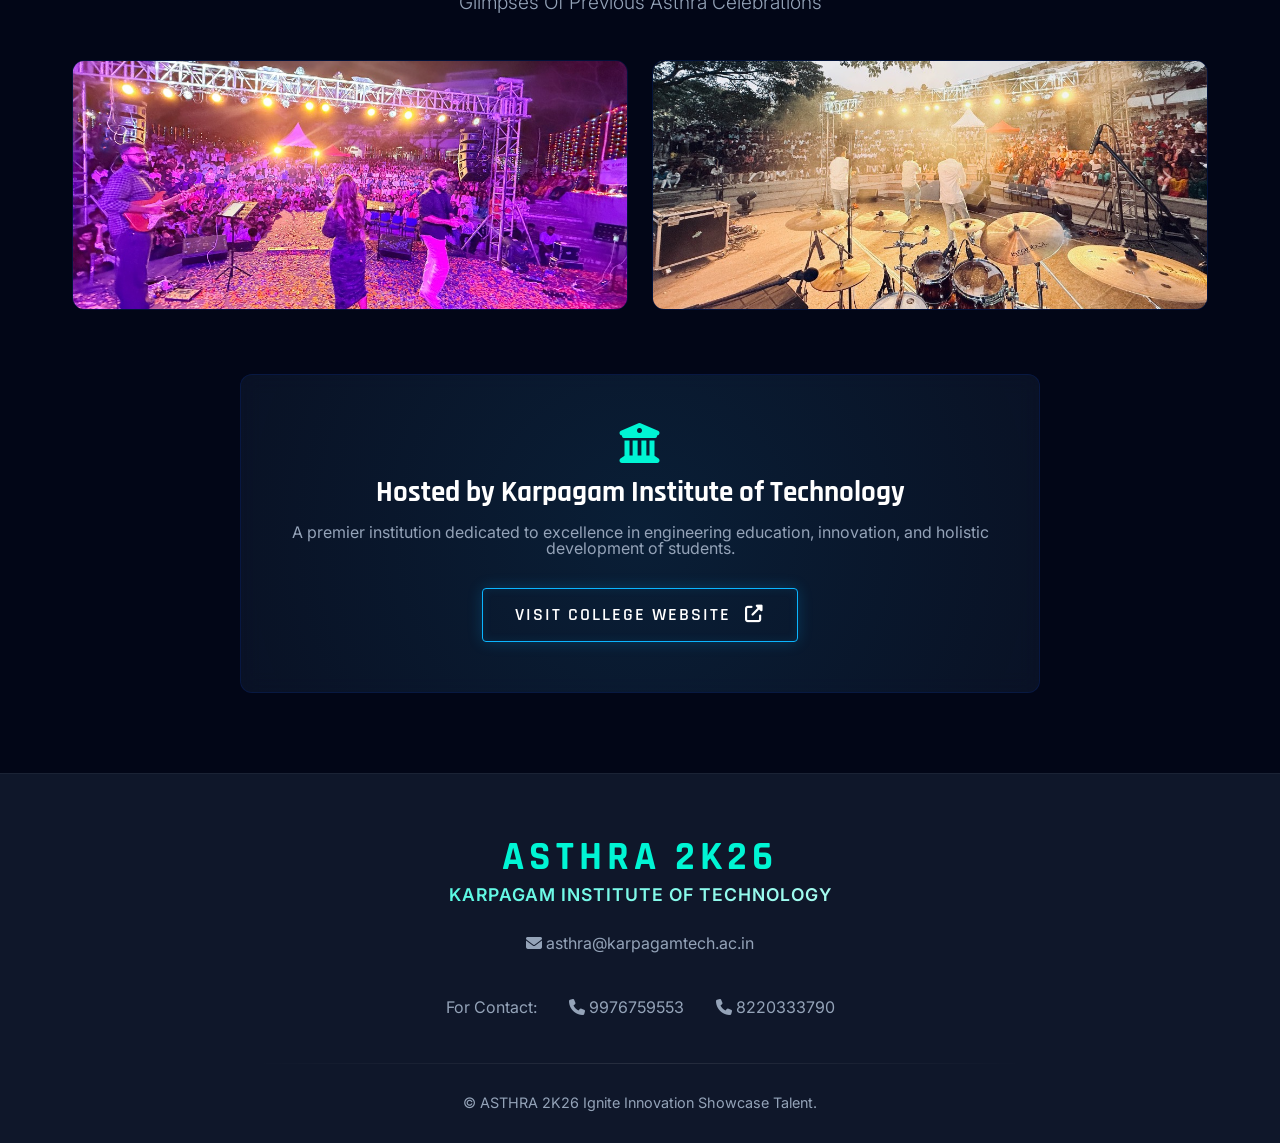
==== commit a139df7d: "Update Past Memories section to show only first two images" ====
--- a/index.html
+++ b/index.html
@@ -328,25 +328,7 @@
                     <img src="images/asthra-memory-drum-v3.jpg" alt="Asthra Drum Session">
                     <div class="gallery-overlay"><span>Musical Talent</span></div>
                 </div>
-                <div class="gallery-item">
-                    <img src="images/Campus-Placements-Preparation-for-Engineering-Students-KIT-AI-Blog.jpg"
-                        alt="Campus Placements">
-                    <div class="gallery-overlay"><span>Campus Placements</span></div>
-                </div>
-                <div class="gallery-item">
-                    <img src="images/Manual-vs-Automation-Testing.jpg" alt="Testing Workshop">
-                    <div class="gallery-overlay"><span>Testing Workshop</span></div>
-                </div>
-                <div class="gallery-item">
-                    <img src="images/Characteristics-of-Software-Engineering_-Nature-Features-Importance-1.jpg"
-                        alt="Software Engineering Session">
-                    <div class="gallery-overlay"><span>Tech Seminar</span></div>
-                </div>
-                <div class="gallery-item">
-                    <img src="images/What-Does-a-Software-Engineer-Do-thegem-blog-masonry.jpg"
-                        alt="Software Engineer Event">
-                    <div class="gallery-overlay"><span>Career Guidance</span></div>
-                </div>
+
             </div>
 
             <div class="college-info-box">
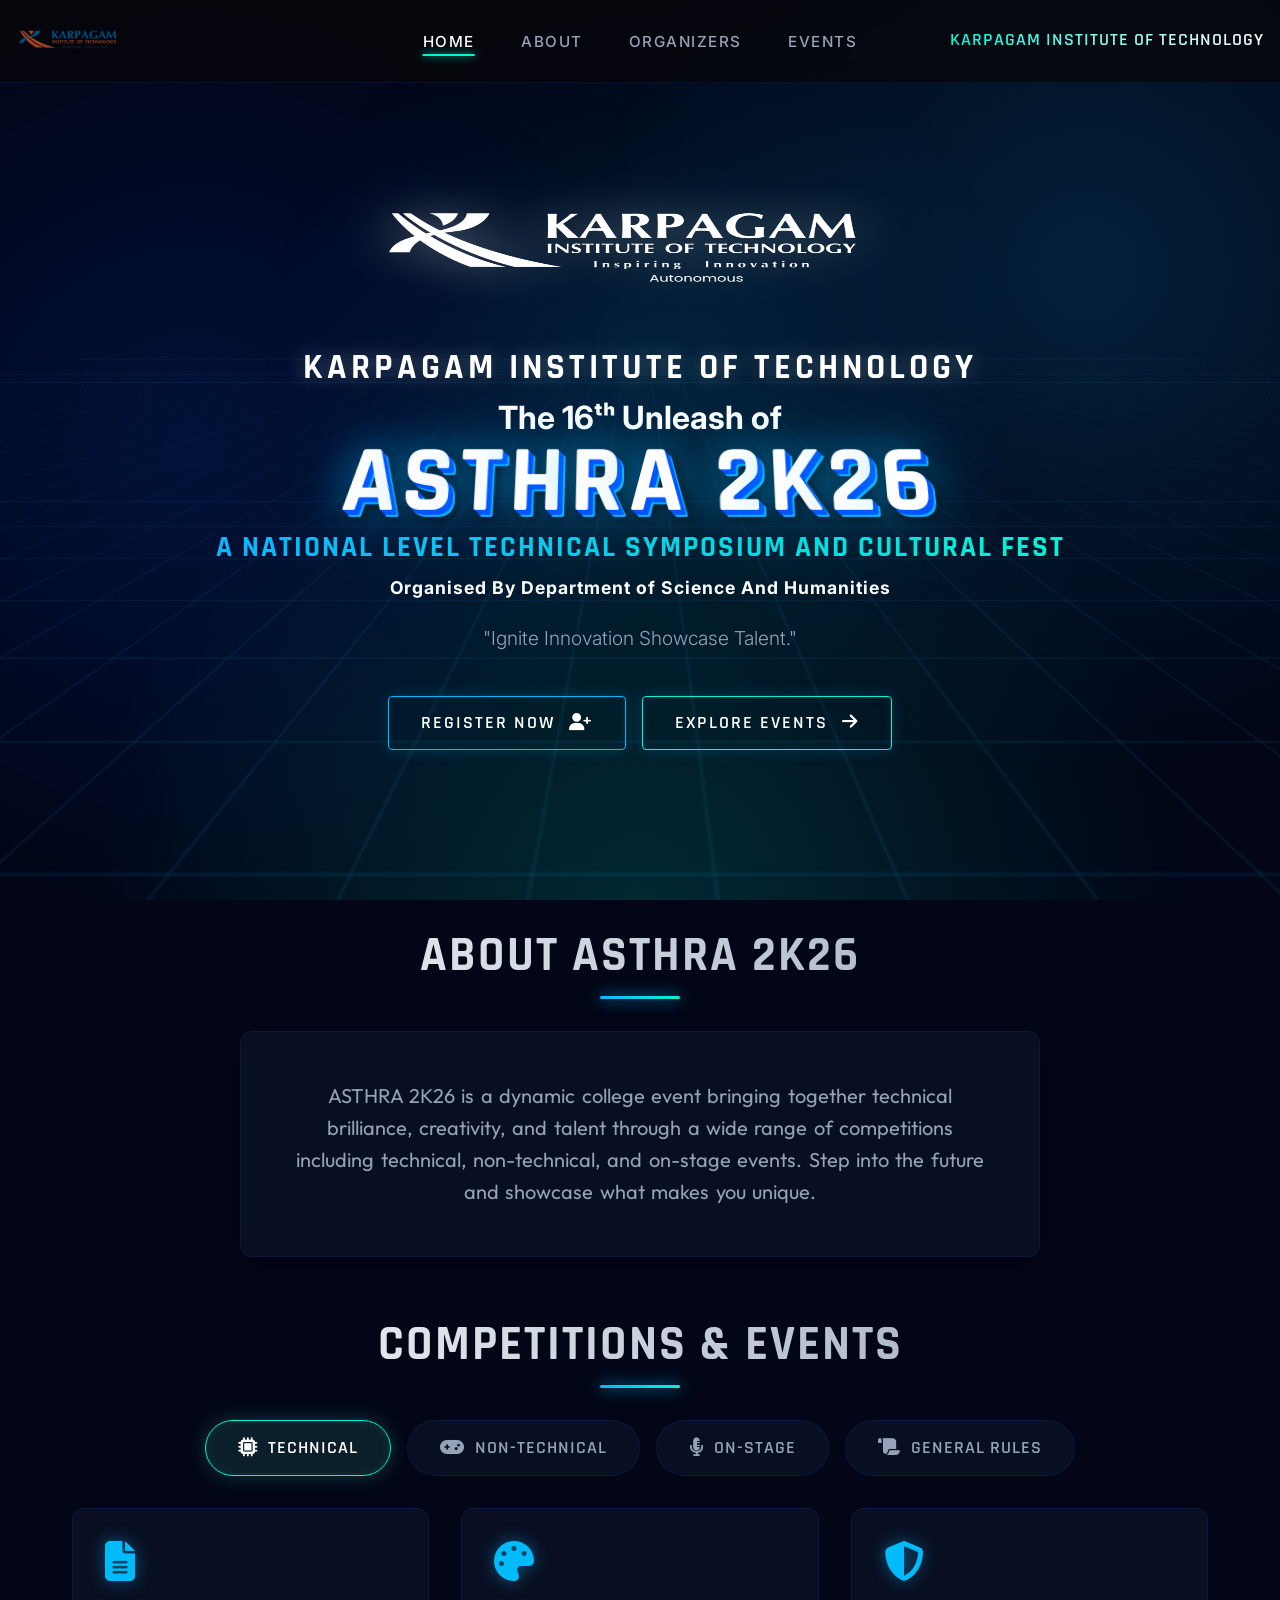
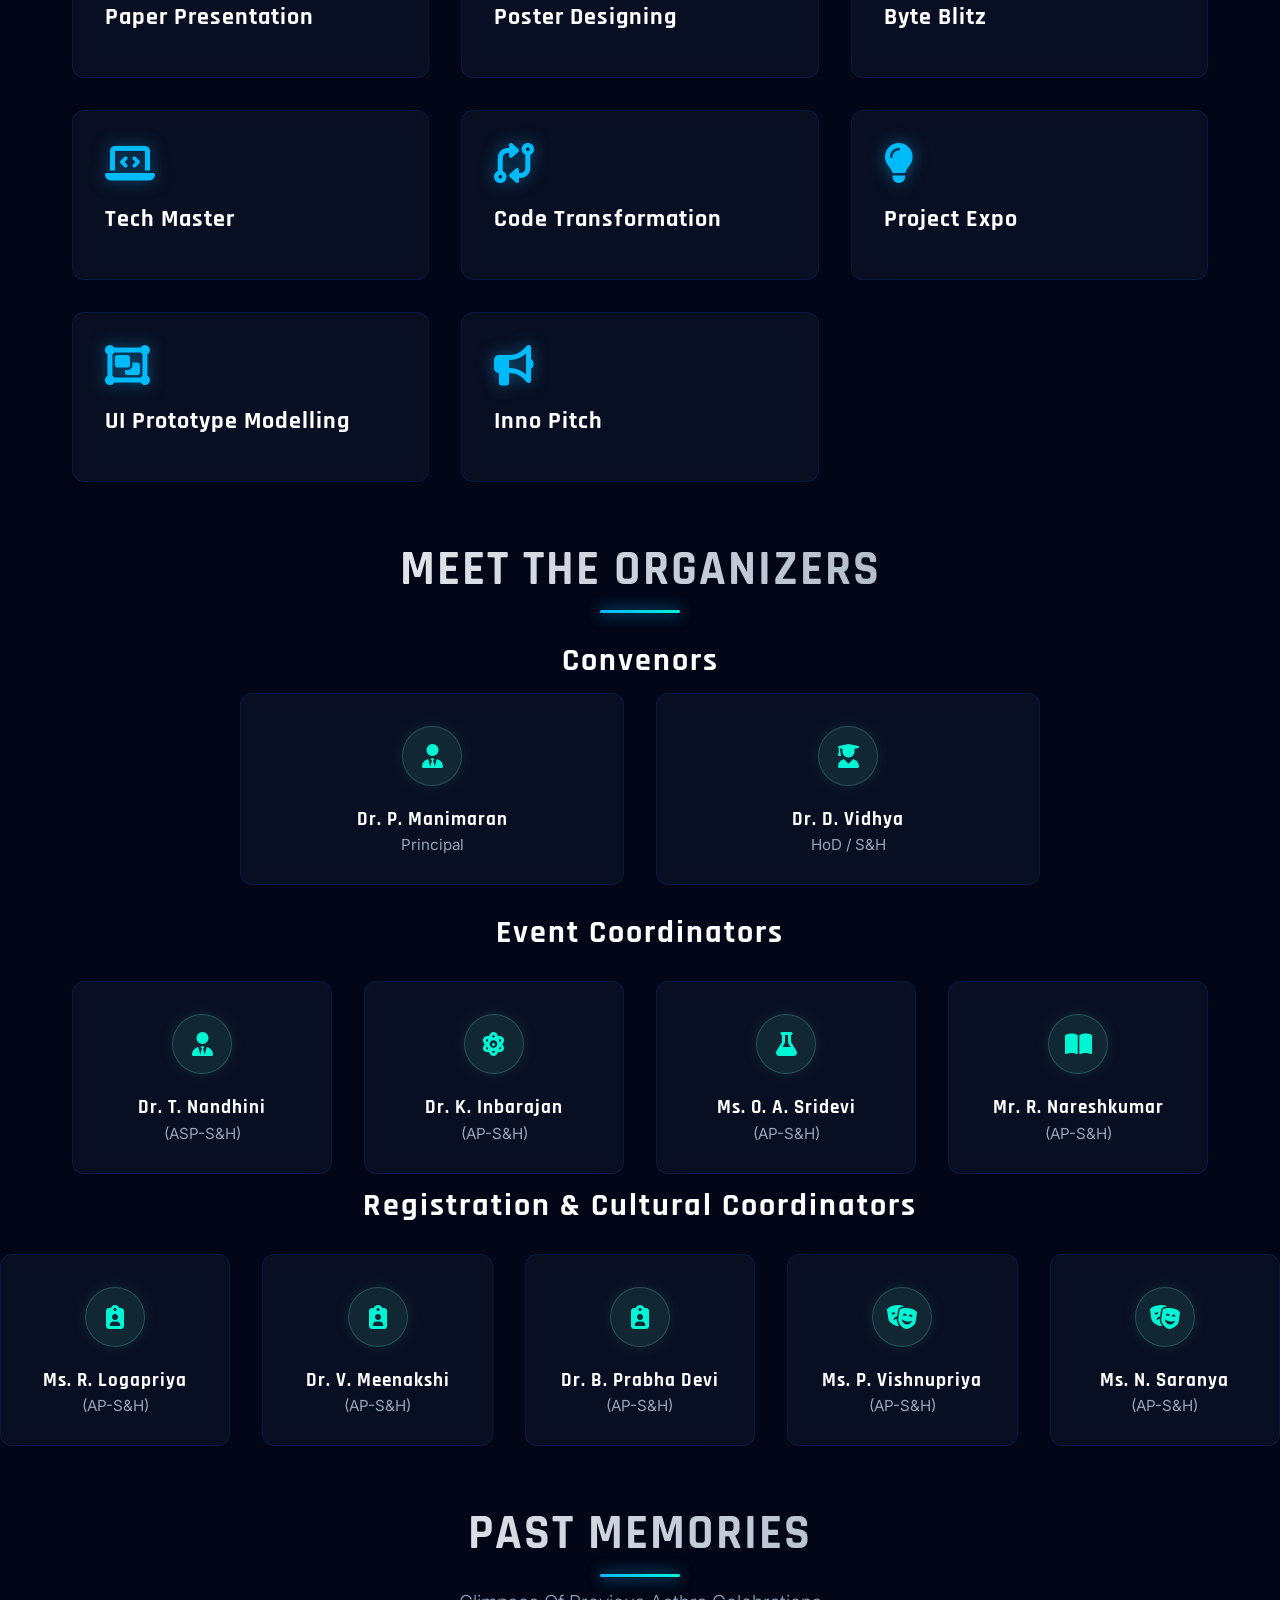
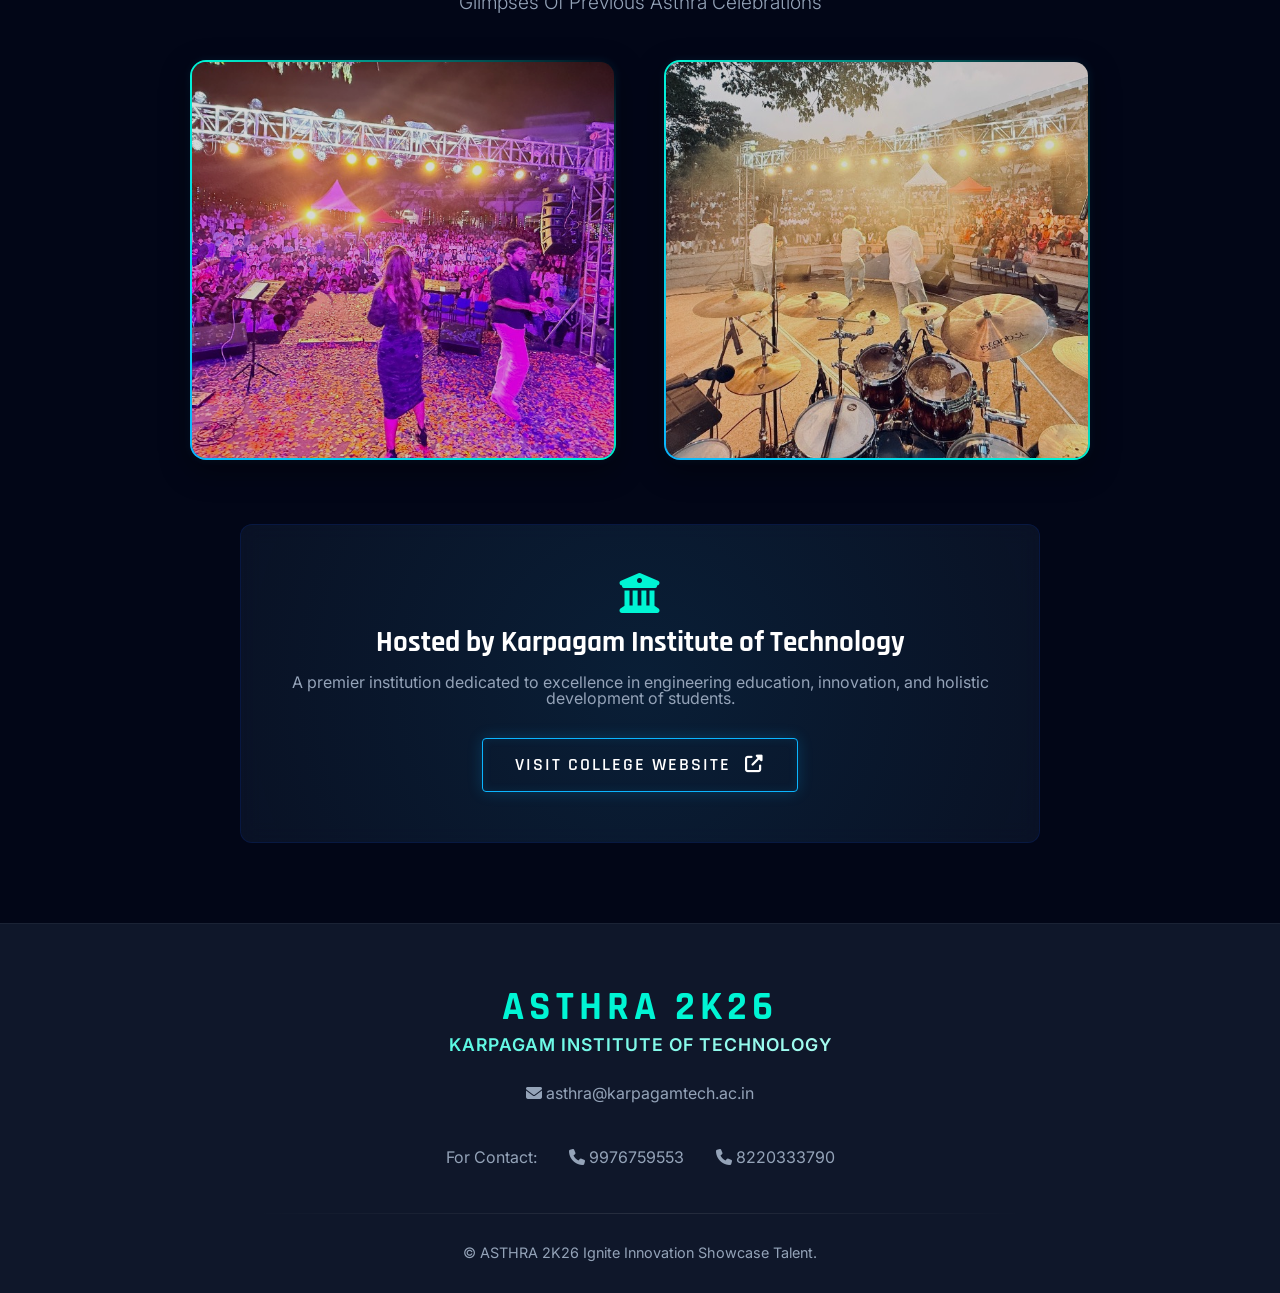
==== commit e410081c: "Enhance home page with dynamic 3D synthwave grid, ambient lighting, and glowing animations" ====
--- a/index.html
+++ b/index.html
@@ -47,6 +47,7 @@
 
     <!-- Hero Section -->
     <header id="home" class="hero section-padding">
+        <div class="ambient-light"></div>
         <div class="circuit-grid"></div>
         <div class="hero-content">
             <div class="hero-kit-branding">
--- a/styles.css
+++ b/styles.css
@@ -219,19 +219,45 @@
     z-index: -1;
 }
 
+.ambient-light {
+    position: absolute;
+    top: 40%;
+    left: 50%;
+    transform: translate(-50%, -50%);
+    width: 60vw;
+    height: 60vw;
+    max-width: 800px;
+    max-height: 800px;
+    background: radial-gradient(circle, rgba(11, 181, 255, 0.15) 0%, rgba(14, 165, 233, 0.05) 40%, transparent 70%);
+    border-radius: 50%;
+    z-index: 0;
+    animation: pulseAmbient 5s ease-in-out infinite alternate;
+}
+
+@keyframes pulseAmbient {
+    0% { transform: translate(-50%, -50%) scale(0.9); opacity: 0.6; }
+    100% { transform: translate(-50%, -50%) scale(1.1); opacity: 1; }
+}
+
 .circuit-grid {
     position: absolute;
-    top: 0;
-    left: 0;
-    width: 100%;
-    height: 100%;
+    bottom: -50%;
+    left: -50%;
+    width: 200%;
+    height: 200%;
     background-image:
-        linear-gradient(rgba(255, 255, 255, 0.03) 1px, transparent 1px),
-        linear-gradient(90deg, rgba(255, 255, 255, 0.03) 1px, transparent 1px);
-    background-size: 40px 40px;
+        linear-gradient(rgba(14, 165, 233, 0.15) 1px, transparent 1px),
+        linear-gradient(90deg, rgba(14, 165, 233, 0.15) 1px, transparent 1px);
+    background-size: 50px 50px;
     z-index: 0;
-    transform: perspective(500px) rotateX(60deg) scale(2.5) translateY(-100px);
-    opacity: 0.4;
+    transform: perspective(600px) rotateX(75deg);
+    animation: gridMove 10s linear infinite;
+    opacity: 0.6;
+}
+
+@keyframes gridMove {
+    0% { transform: perspective(600px) rotateX(75deg) translateY(0); }
+    100% { transform: perspective(600px) rotateX(75deg) translateY(50px); }
 }
 
 .hero-content {
@@ -252,8 +278,14 @@
 .hero-kit-logo {
     height: 160px; /* Slightly reduced height to fit better but kept broad */
     width: auto;
-    filter: brightness(0) invert(1) drop-shadow(0 0 15px rgba(255, 255, 255, 0.2));
+    filter: brightness(0) invert(1) drop-shadow(0 0 20px rgba(255, 255, 255, 0.4));
     transform: scaleX(1.5); /* Made it even wider as requested */
+    animation: glowPulse 3s ease-in-out infinite alternate;
+}
+
+@keyframes glowPulse {
+    0% { filter: brightness(0) invert(1) drop-shadow(0 0 15px rgba(255, 255, 255, 0.2)); }
+    100% { filter: brightness(0) invert(1) drop-shadow(0 0 30px rgba(14, 165, 233, 0.6)); }
 }
 
 .hero-college-name {
@@ -276,7 +308,7 @@
     margin-bottom: 0.3rem;
     text-transform: uppercase;
     position: relative;
-    color: var(--text-main);
+    color: #ffffff;
     text-shadow: 
         1px 1px 0 var(--primary-deep-blue),
         2px 2px 0 var(--primary-deep-blue),
@@ -286,9 +318,16 @@
         6px 6px 0 var(--primary-neon-blue),
         7px 7px 0 var(--primary-neon-blue),
         8px 8px 15px rgba(0, 0, 0, 0.8),
-        0 0 20px rgba(11, 181, 255, 0.4);
+        0 0 40px rgba(11, 181, 255, 0.6),
+        0 0 80px rgba(11, 181, 255, 0.4);
     transform: perspective(500px) rotateX(10deg);
     display: inline-block;
+    animation: textFloat 4s ease-in-out infinite alternate;
+}
+
+@keyframes textFloat {
+    0% { transform: perspective(500px) rotateX(10deg) translateY(0); }
+    100% { transform: perspective(500px) rotateX(10deg) translateY(-10px); }
 }
 
 .animate-letter {
@@ -805,61 +844,69 @@
 .gallery-grid {
     display: grid;
     grid-template-columns: repeat(auto-fit, minmax(300px, 1fr));
-    gap: 1.5rem;
-    margin-bottom: 4rem;
+    gap: 3rem;
+    margin: 0 auto 4rem;
+    max-width: 900px; /* Constrains total width to center the 2 large items nicely */
 }
 
 .gallery-item {
     position: relative;
-    border-radius: 12px;
+    border-radius: 16px;
     overflow: hidden;
-    height: 250px;
-    border: 1px solid var(--glass-border);
+    height: 400px;
+    border: 2px solid transparent; /* Glowing border setup */
+    background: linear-gradient(var(--bg-card), var(--bg-card)) padding-box,
+                linear-gradient(45deg, var(--primary-neon-blue), var(--primary-cyan), transparent) border-box;
     cursor: pointer;
+    box-shadow: 0 10px 30px rgba(0, 0, 0, 0.4), 0 0 10px rgba(14, 165, 233, 0.1);
+    transition: all 0.5s cubic-bezier(0.175, 0.885, 0.32, 1.275);
 }
 
 .gallery-item img {
     width: 100%;
     height: 100%;
     object-fit: cover;
-    transition: transform 0.5s ease;
+    transition: transform 0.6s ease, filter 0.5s ease;
+    filter: brightness(0.85); /* Darker normal state */
 }
 
 .gallery-overlay {
     position: absolute;
-    top: 0;
+    bottom: 0;
     left: 0;
+    top: auto;
     width: 100%;
-    height: 100%;
-    background: rgba(14, 165, 233, 0.7);
-    /* Cyan overlay */
+    height: 50%; /* Gradient goes up halfway */
+    background: linear-gradient(to top, rgba(7, 7, 11, 0.95), transparent);
     display: flex;
     justify-content: center;
-    align-items: center;
-    opacity: 0;
-    transition: opacity 0.3s ease;
-    backdrop-filter: blur(2px);
+    align-items: flex-end;
+    padding-bottom: 30px;
+    opacity: 1; 
+    transform: translateY(100%);
+    transition: transform 0.4s cubic-bezier(0.175, 0.885, 0.32, 1.275);
 }
 
 .gallery-overlay span {
-    color: var(--text-main);
+    color: #fff;
     font-family: var(--font-heading);
-    font-size: 1.5rem;
+    font-size: 1.6rem;
     font-weight: 600;
-    transform: translateY(20px);
-    transition: transform 0.3s ease;
-    text-shadow: 0 2px 10px rgba(0, 0, 0, 0.5);
+    letter-spacing: 1px;
+    text-shadow: 0 2px 10px rgba(0, 0, 0, 0.8), 0 0 15px rgba(14, 165, 233, 0.6);
+}
+
+.gallery-item:hover {
+    transform: translateY(-15px) scale(1.02);
+    box-shadow: 0 25px 50px rgba(0, 0, 0, 0.7), 0 0 30px rgba(14, 165, 233, 0.3);
 }
 
 .gallery-item:hover img {
-    transform: scale(1.1);
+    transform: scale(1.1) rotate(2deg);
+    filter: brightness(1.1);
 }
 
 .gallery-item:hover .gallery-overlay {
-    opacity: 1;
-}
-
-.gallery-item:hover .gallery-overlay span {
     transform: translateY(0);
 }
 
